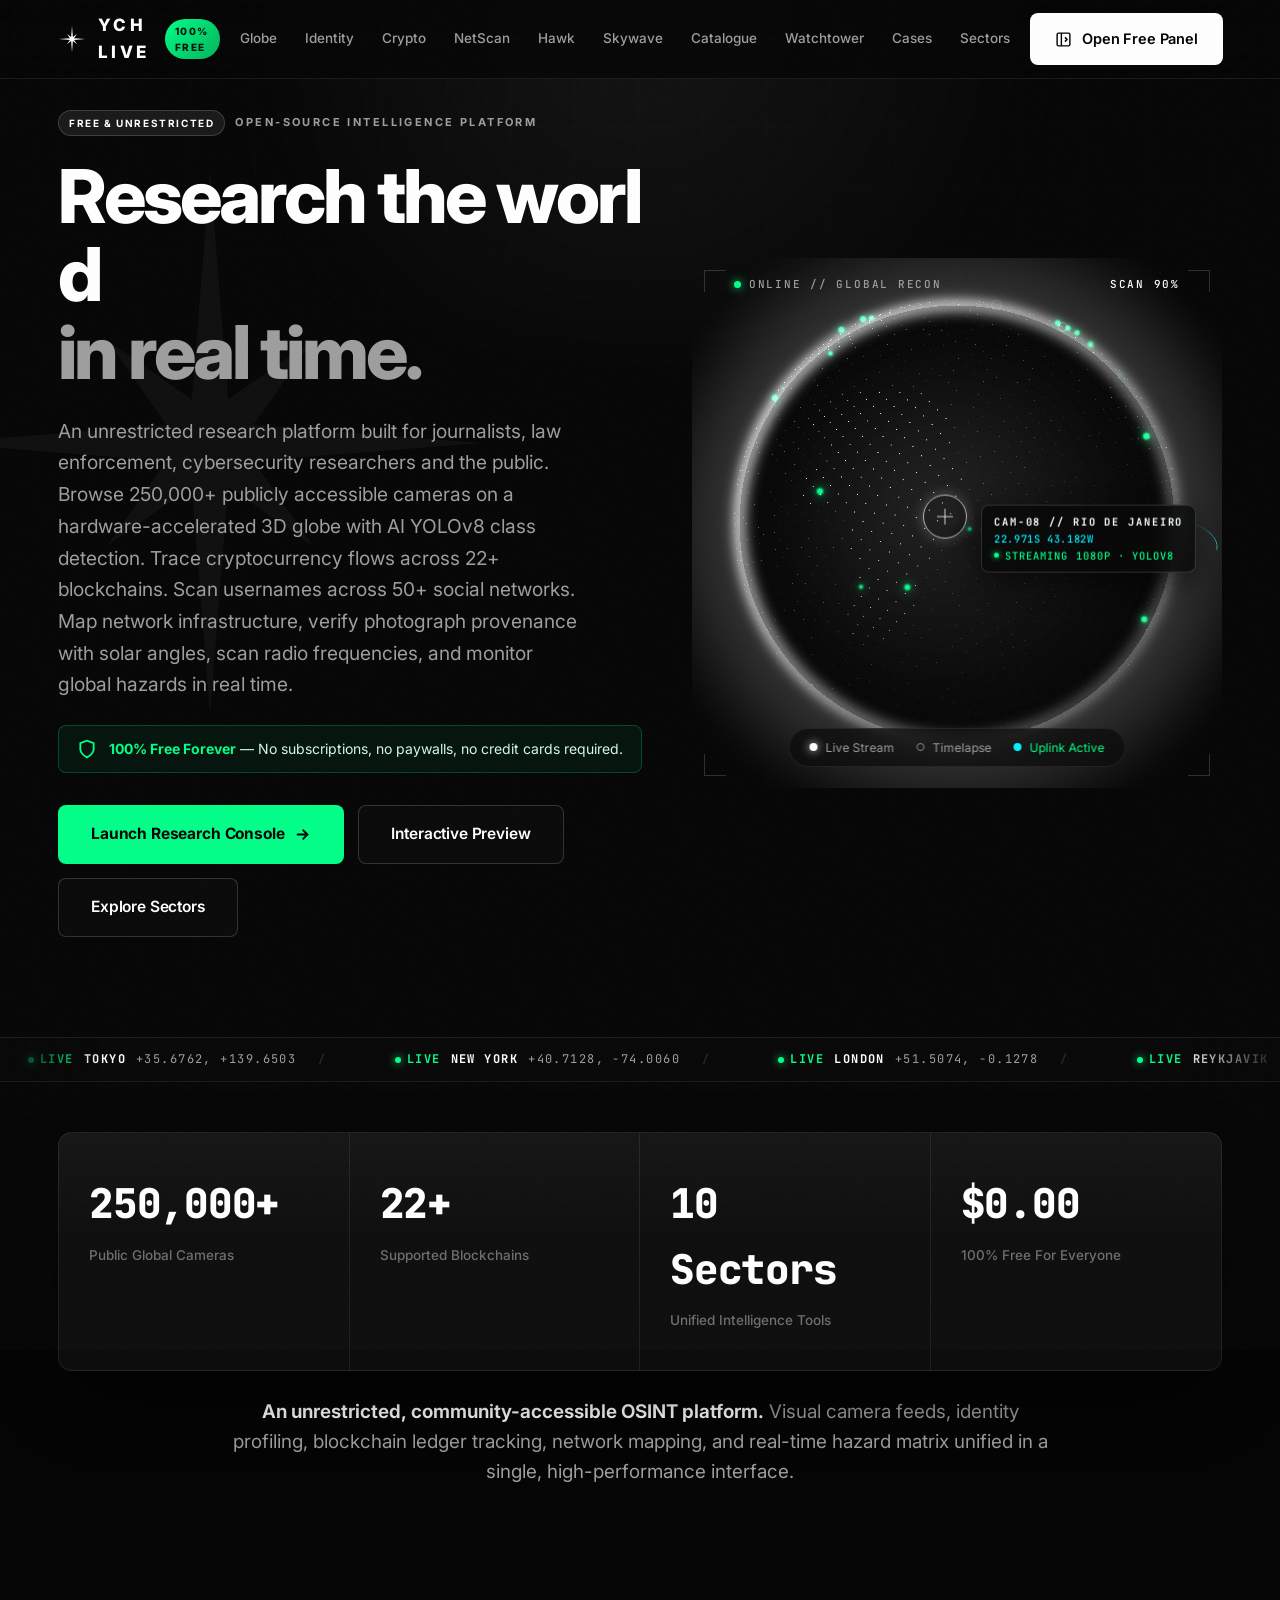
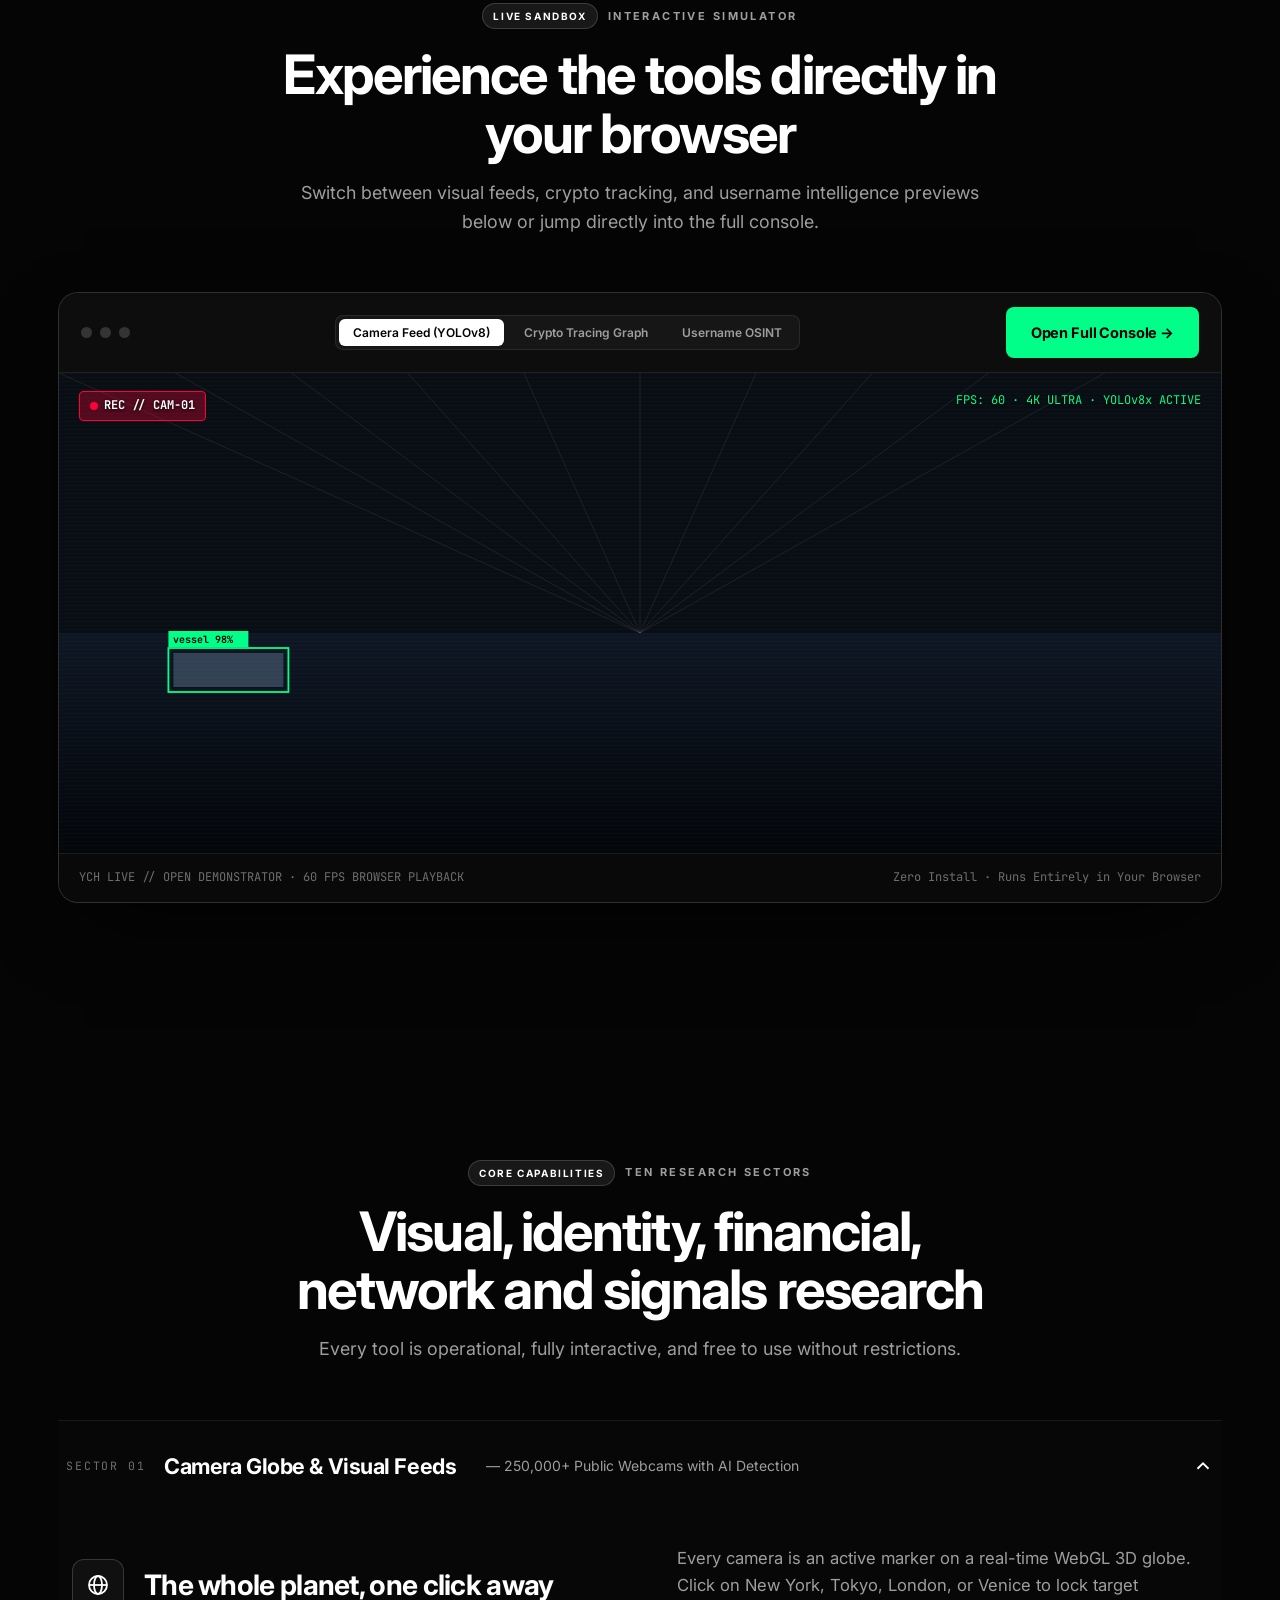
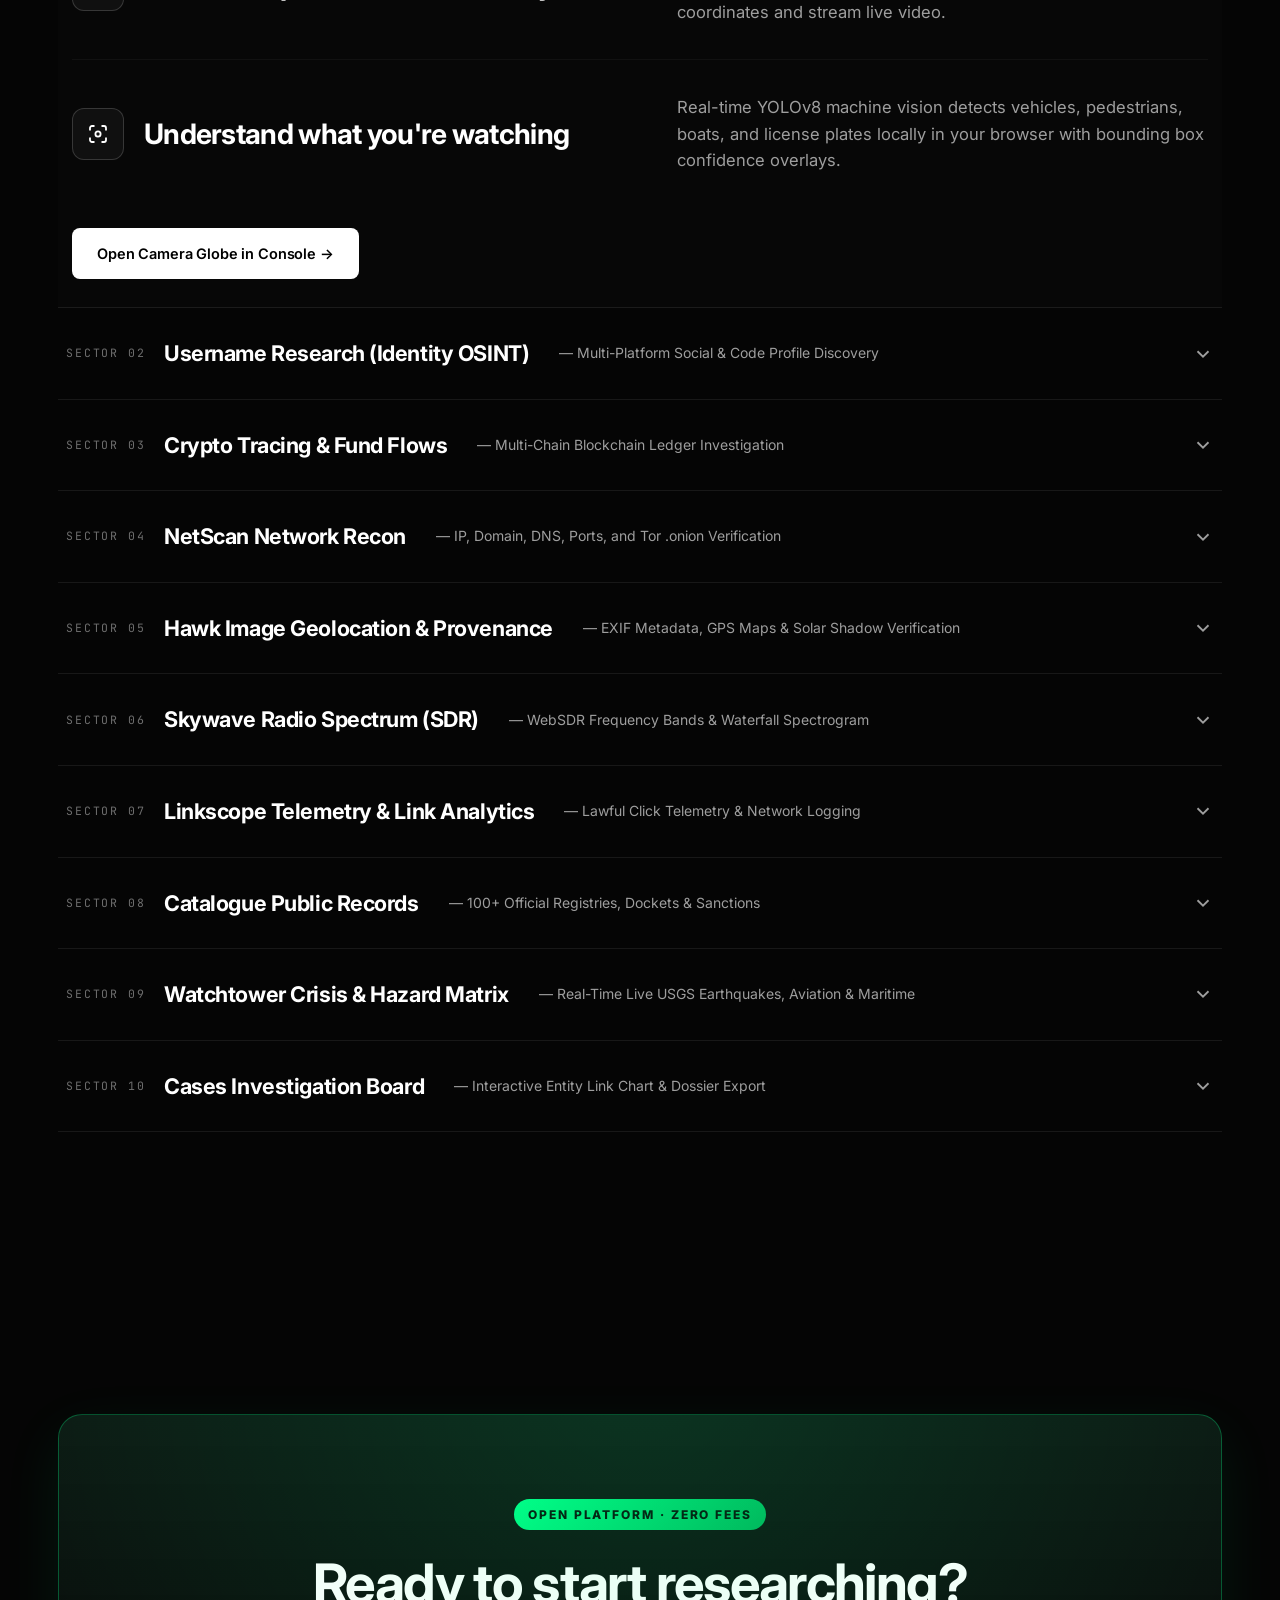
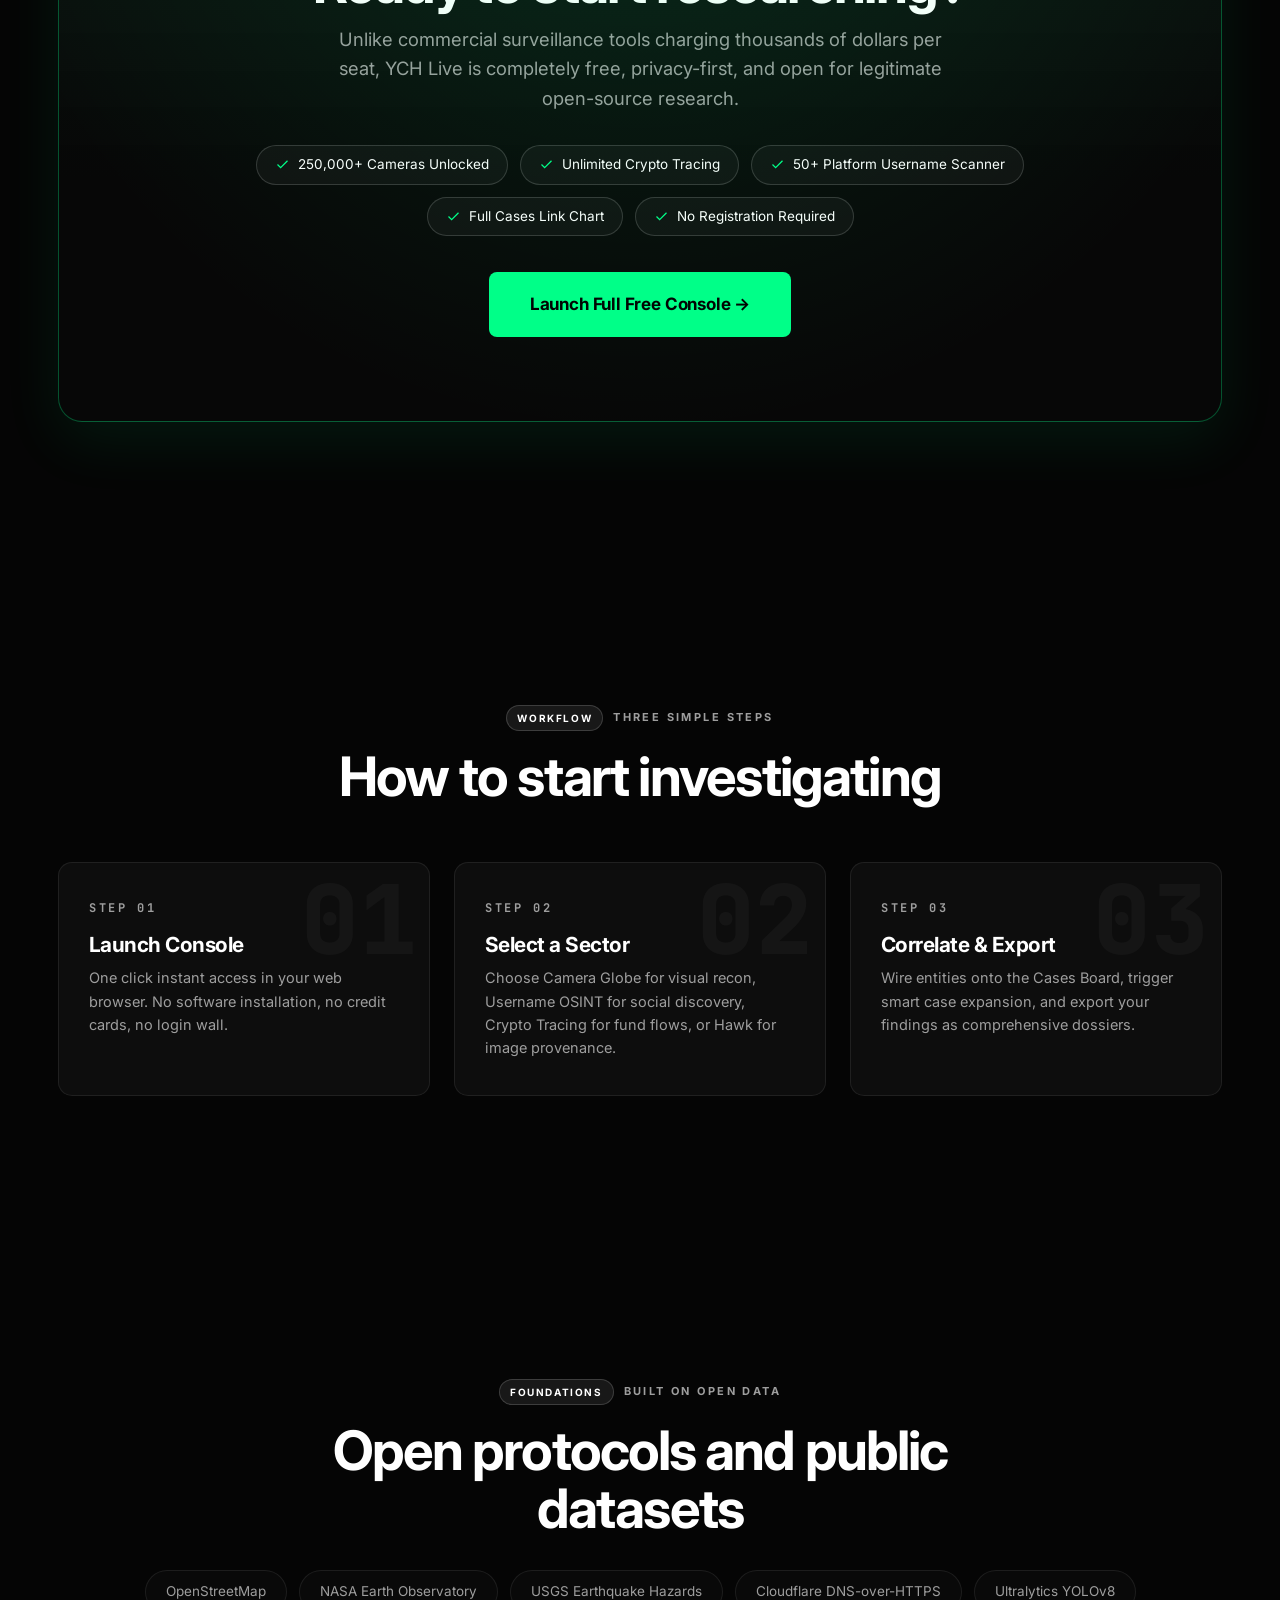
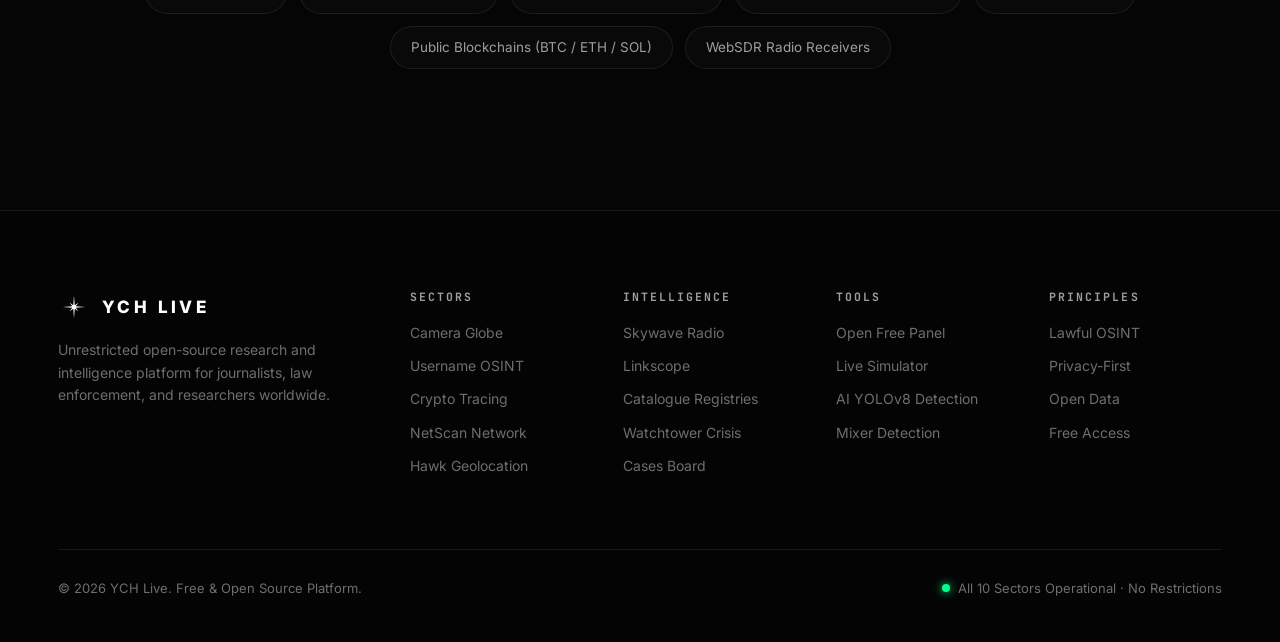
==== index.html @ 841172ff "initial commit" ====
<!DOCTYPE html>
<html lang="en">
<head>
  <meta charset="UTF-8" />
  <meta name="viewport" content="width=device-width, initial-scale=1.0" />
  <title>YCH Live - Free & Open Global Research Platform for Journalists, Analysts and the Public</title>
  <meta name="description" content="An open-source intelligence research platform. Ten sectors in one interface: 250,000+ publicly accessible cameras with AI detection, username OSINT, crypto tracing across 22+ blockchains, NetScan network mapper, Hawk image geolocation, Skywave radio spectrum, Linkscope, Catalogue public records, and Watchtower global situational awareness. 100% Free & Open." />
  <meta name="theme-color" content="#050505" />
  <meta name="color-scheme" content="dark" />
  <link rel="icon" href="data:image/svg+xml,%3Csvg xmlns='http://www.w3.org/2000/svg' viewBox='0 0 32 32'%3E%3Cpath d='M31,16 L18.4,17 L21.66,21.66 L17,18.4 L16,31 L15,18.4 L10.34,21.66 L13.6,17 L1,16 L13.6,15 L10.34,10.34 L15,13.6 L16,1 L17,13.6 L21.66,10.34 L18.4,15 Z' fill='%23ffffff'/%3E%3C/svg%3E" />
  
  <link rel="stylesheet" href="css/style.css" />
</head>
<body>
  <div class="bg-fx" aria-hidden="true"></div>
  <div class="ns-grain" aria-hidden="true"></div>
  <div class="ns-progress" aria-hidden="true"></div>

  <!-- NAVIGATION -->
  <header class="nav">
    <div class="container nav-inner">
      <a href="index.html" class="brand" aria-label="YCH Live Home">
        <span class="brand-mark">
          <svg viewBox="0 0 32 32" width="28" height="28" fill="#fff"><path d="M31,16 L18.4,17 L21.66,21.66 L17,18.4 L16,31 L15,18.4 L10.34,21.66 L13.6,17 L1,16 L13.6,15 L10.34,10.34 L15,13.6 L16,1 L17,13.6 L21.66,10.34 L18.4,15 Z"/></svg>
        </span>
        <span class="brand-word">YCH LIVE</span>
        <span class="free-tag">100% FREE</span>
      </a>

      <nav class="nav-links" aria-label="Primary Navigation">
        <a href="#globe">Globe</a>
        <a href="#username-search">Identity</a>
        <a href="#wallet-trace">Crypto</a>
        <a href="#netscan-target">NetScan</a>
        <a href="#hawk-verify">Hawk</a>
        <a href="#sky-freq">Skywave</a>
        <a href="#catalogue">Catalogue</a>
        <a href="#watchtower">Watchtower</a>
        <a href="#cases">Cases</a>
        <a href="#features">Sectors</a>
      </nav>

      <div class="nav-actions">
        <a href="panel.html" class="btn btn-primary">
          <svg viewBox="0 0 24 24" fill="none" stroke="currentColor" stroke-width="2"><rect x="3" y="3" width="18" height="18" rx="2"/><path d="M9 3v18"/><path d="M14 9l3 3-3 3"/></svg>
          Open Free Panel
        </a>
        <button class="nav-toggle" id="navToggle" aria-label="Open mobile menu" aria-expanded="false">
          <svg viewBox="0 0 24 24" fill="none" stroke="currentColor" stroke-width="2" stroke-linecap="round"><line x1="3" y1="6" x2="21" y2="6"/><line x1="3" y1="12" x2="21" y2="12"/><line x1="3" y1="18" x2="21" y2="18"/></svg>
        </button>
      </div>
    </div>

    <!-- Mobile Dropdown Menu -->
    <div class="mobile-menu" id="mobileMenu">
      <div class="container">
        <a href="#globe">Globe</a>
        <a href="#username-search">Identity OSINT</a>
        <a href="#wallet-trace">Crypto Tracing</a>
        <a href="#netscan-target">NetScan</a>
        <a href="#hawk-verify">Hawk Geolocation</a>
        <a href="#sky-freq">Skywave Radio</a>
        <a href="#catalogue">Catalogue</a>
        <a href="#watchtower">Watchtower</a>
        <a href="#cases">Cases Board</a>
        <a href="panel.html" class="btn btn-green btn-block" style="margin-top:16px;">Launch Free Research Console &rarr;</a>
      </div>
    </div>
  </header>

  <main id="top">
    <!-- HERO SECTION -->
    <section class="hero">
      <div class="hero-mark-bg" aria-hidden="true">
        <svg viewBox="0 0 32 32" width="100%" height="100%" fill="#fff"><path d="M31,16 L18.4,17 L21.66,21.66 L17,18.4 L16,31 L15,18.4 L10.34,21.66 L13.6,17 L1,16 L13.6,15 L10.34,10.34 L15,13.6 L16,1 L17,13.6 L21.66,10.34 L18.4,15 Z"/></svg>
      </div>

      <div class="container">
        <div class="hero-grid">
          <div class="hero-copy">
            <div class="eyebrow">
              <span class="eyebrow-badge">FREE & UNRESTRICTED</span>
              <span>Open-Source Intelligence Platform</span>
            </div>

            <h1>Research the world<span class="d">in real time.</span></h1>

            <p class="hero-sub">
              An unrestricted research platform built for journalists, law enforcement, cybersecurity researchers and the public. 
              Browse 250,000+ publicly accessible cameras on a hardware-accelerated 3D globe with AI YOLOv8 class detection. Trace cryptocurrency flows across 22+ blockchains. Scan usernames across 50+ social networks. Map network infrastructure, verify photograph provenance with solar angles, scan radio frequencies, and monitor global hazards in real time.
            </p>

            <div class="hero-free-callout">
              <svg width="20" height="20" viewBox="0 0 24 24" fill="none" stroke="#00ff88" stroke-width="2.2"><path d="M12 22s8-4 8-10V5l-8-3-8 3v7c0 6 8 10 8 10z"/></svg>
              <span><b>100% Free Forever</b> &mdash; No subscriptions, no paywalls, no credit cards required.</span>
            </div>

            <div class="hero-cta">
              <a href="panel.html" class="btn btn-green btn-lg">
                Launch Research Console
                <svg viewBox="0 0 24 24" fill="none" stroke="currentColor" stroke-width="2.5" stroke-linecap="round"><path d="M5 12h14"/><path d="M13 6l6 6-6 6"/></svg>
              </a>
              <a href="#preview" class="btn btn-ghost btn-lg">
                Interactive Preview
              </a>
              <a href="#features" class="btn btn-ghost btn-lg">
                Explore Sectors
              </a>
            </div>
          </div>

          <!-- 3D WebGL Globe Centerpiece -->
          <div class="hero-visual">
            <div class="ns-globe-wrap">
              <canvas id="northstar-globe" aria-label="Interactive 3D Earth Globe"></canvas>

              <div class="ns-hud" aria-hidden="true">
                <span class="ns-corner ns-c-tl"></span>
                <span class="ns-corner ns-c-tr"></span>
                <span class="ns-corner ns-c-bl"></span>
                <span class="ns-corner ns-c-br"></span>

                <div class="ns-hud-tl">
                  <span class="ns-live-dot"></span>
                  <span>ONLINE // GLOBAL RECON</span>
                </div>
                <div class="ns-hud-tr">SCAN&nbsp;<span data-ns-scan>94%</span></div>

                <div class="ns-reticle" data-ns-reticle>
                  <span class="ns-ret-ring"></span>
                </div>

                <div class="ns-readout" data-ns-readout>
                  <div class="ns-ro-id" data-ns-id>CAM-01 // NEW YORK</div>
                  <div class="ns-ro-co" data-ns-co>40.758N 73.985W</div>
                  <div class="ns-ro-st"><i></i>STREAMING 1080p &middot; YOLOv8</div>
                </div>
              </div>

              <div class="globe-legend">
                <span><span class="lg-dot lg-live"></span>Live Stream</span>
                <span><span class="lg-dot lg-lapse"></span>Timelapse</span>
                <span style="color:#00ff88;"><span class="lg-dot" style="background:#00f0ff;"></span>Uplink Active</span>
              </div>
            </div>
          </div>
        </div>
      </div>
    </section>

    <!-- LIVE TELEMETRY TICKER -->
    <div data-ns-ticker></div>

    <!-- STATS SUMMARY -->
    <section class="container" style="margin-top: 50px;">
      <div class="stats-card">
        <div class="stat">
          <div class="num">250,000+</div>
          <div class="lbl">Public Global Cameras</div>
        </div>
        <div class="stat">
          <div class="num">22+</div>
          <div class="lbl">Supported Blockchains</div>
        </div>
        <div class="stat">
          <div class="num">10 Sectors</div>
          <div class="lbl">Unified Intelligence Tools</div>
        </div>
        <div class="stat">
          <div class="num">$0.00</div>
          <div class="lbl">100% Free For Everyone</div>
        </div>
      </div>
      <p class="scale-claim">
        <b>An unrestricted, community-accessible OSINT platform.</b> Visual camera feeds, identity profiling, blockchain ledger tracking, network mapping, and real-time hazard matrix unified in a single, high-performance interface.
      </p>
    </section>

    <!-- INTERACTIVE DEMO SANDBOX PREVIEW -->
    <section class="preview-section" id="preview">
      <div class="container">
        <div class="section-head">
          <div class="eyebrow">
            <span class="eyebrow-badge">LIVE SANDBOX</span>
            <span>Interactive Simulator</span>
          </div>
          <h2>Experience the tools directly in your browser</h2>
          <p>Switch between visual feeds, crypto tracking, and username intelligence previews below or jump directly into the full console.</p>
        </div>

        <div class="preview-frame">
          <div class="preview-toolbar">
            <div class="preview-dots">
              <span></span><span></span><span></span>
            </div>
            <div class="preview-tabs">
              <button class="preview-tab-btn active" data-mode="camera">Camera Feed (YOLOv8)</button>
              <button class="preview-tab-btn" data-mode="crypto">Crypto Tracing Graph</button>
              <button class="preview-tab-btn" data-mode="osint">Username OSINT</button>
            </div>
            <div>
              <a href="panel.html" class="btn btn-green btn-sm">Open Full Console &rarr;</a>
            </div>
          </div>

          <div class="preview-screen" id="previewScreenView">
            <div class="cam-screen-view">
              <canvas id="landingPreviewCanvas" class="cam-feed-canvas"></canvas>
              <div class="cam-overlay-hud">
                <span class="cam-rec-badge">REC // CAM-01</span>
                <span style="color:#00ff88;font-family:var(--font-mono);">FPS: 60 &middot; 4K ULTRA &middot; YOLOv8x ACTIVE</span>
              </div>
            </div>
          </div>

          <div class="preview-caption">
            <span>YCH LIVE // OPEN DEMONSTRATOR &middot; 60 FPS BROWSER PLAYBACK</span>
            <span>Zero Install &middot; Runs Entirely in Your Browser</span>
          </div>
        </div>
      </div>
    </section>

    <!-- NINE CORE SECTORS + CASES -->
    <section class="pad" id="features">
      <div class="container">
        <div class="section-head">
          <div class="eyebrow">
            <span class="eyebrow-badge">CORE CAPABILITIES</span>
            <span>Ten Research Sectors</span>
          </div>
          <h2>Visual, identity, financial, network and signals research</h2>
          <p>Every tool is operational, fully interactive, and free to use without restrictions.</p>
        </div>

        <div class="feature-list">
          <!-- Sector 1 -->
          <details class="sector-block" id="globe" open>
            <summary>
              <span class="sector-count">SECTOR 01</span>
              <span class="sector-label">Camera Globe &amp; Visual Feeds</span>
              <span class="sector-tagline">&mdash; 250,000+ Public Webcams with AI Detection</span>
              <svg class="sector-chevron" viewBox="0 0 24 24" fill="none" stroke="currentColor" stroke-width="2"><polyline points="6 9 12 15 18 9"/></svg>
            </summary>
            <div class="sector-body">
              <div class="frow">
                <div class="frow-head">
                  <div class="icon-chip"><svg viewBox="0 0 24 24" fill="none" stroke="currentColor" stroke-width="1.8"><circle cx="12" cy="12" r="9"/><ellipse cx="12" cy="12" rx="4" ry="9"/><line x1="3" y1="12" x2="21" y2="12"/></svg></div>
                  <h3>The whole planet, one click away</h3>
                </div>
                <p>Every camera is an active marker on a real-time WebGL 3D globe. Click on New York, Tokyo, London, or Venice to lock target coordinates and stream live video.</p>
              </div>
              <div class="frow">
                <div class="frow-head">
                  <div class="icon-chip"><svg viewBox="0 0 24 24" fill="none" stroke="currentColor" stroke-width="1.8"><path d="M4 8.5 V6 a2 2 0 0 1 2-2 h2.5"/><path d="M15.5 4 H18 a2 2 0 0 1 2 2 v2.5"/><path d="M20 15.5 V18 a2 2 0 0 1-2 2 h-2.5"/><path d="M8.5 20 H6 a2 2 0 0 1-2-2 v-2.5"/><circle cx="12" cy="12" r="2.6"/></svg></div>
                  <h3>Understand what you're watching</h3>
                </div>
                <p>Real-time YOLOv8 machine vision detects vehicles, pedestrians, boats, and license plates locally in your browser with bounding box confidence overlays.</p>
              </div>
              <div style="margin-top:20px;">
                <a href="panel.html#sector-globe" class="btn btn-primary">Open Camera Globe in Console &rarr;</a>
              </div>
            </div>
          </details>

          <!-- Sector 2 -->
          <details class="sector-block" id="username-search">
            <summary>
              <span class="sector-count">SECTOR 02</span>
              <span class="sector-label">Username Research (Identity OSINT)</span>
              <span class="sector-tagline">&mdash; Multi-Platform Social &amp; Code Profile Discovery</span>
              <svg class="sector-chevron" viewBox="0 0 24 24" fill="none" stroke="currentColor" stroke-width="2"><polyline points="6 9 12 15 18 9"/></svg>
            </summary>
            <div class="sector-body">
              <div class="frow">
                <div class="frow-head">
                  <div class="icon-chip"><svg viewBox="0 0 24 24" fill="none" stroke="currentColor" stroke-width="1.8"><circle cx="11" cy="7" r="3"/><path d="M7 11c-1-1.5-2-3.5-2-5 0-3.3 2.7-6 6-6s6 2.7 6 6c0 1.5-1 3.5-2 5"/><path d="M7 20h10c1.1 0 2-.9 2-2v-3c0-2.2-2.2-4-5-4h-4c-2.8 0-5 1.8-5 4v3c0 1.1.9 2 2 2z"/></svg></div>
                  <h3>Cross-examine any handle across 50+ networks</h3>
                </div>
                <p>Input a handle and YCH Live queries GitHub, Reddit, Twitter/X, Telegram, YouTube, Steam, and Wikipedia simultaneously, providing direct profile links and status verification.</p>
              </div>
              <div style="margin-top:20px;">
                <a href="panel.html#sector-username" class="btn btn-primary">Launch Username OSINT Tool &rarr;</a>
              </div>
            </div>
          </details>

          <!-- Sector 3 -->
          <details class="sector-block" id="wallet-trace">
            <summary>
              <span class="sector-count">SECTOR 03</span>
              <span class="sector-label">Crypto Tracing &amp; Fund Flows</span>
              <span class="sector-tagline">&mdash; Multi-Chain Blockchain Ledger Investigation</span>
              <svg class="sector-chevron" viewBox="0 0 24 24" fill="none" stroke="currentColor" stroke-width="2"><polyline points="6 9 12 15 18 9"/></svg>
            </summary>
            <div class="sector-body">
              <div class="frow">
                <div class="frow-head">
                  <div class="icon-chip"><svg viewBox="0 0 24 24" fill="none" stroke="currentColor" stroke-width="1.8"><rect x="2" y="6" width="20" height="13" rx="2"/><path d="M2 10h20"/><circle cx="17.5" cy="14.5" r="1.5"/></svg></div>
                  <h3>Follow the money hop-by-hop on an interactive canvas</h3>
                </div>
                <p>Map transactions across Bitcoin, Ethereum, Solana, and EVM chains. Flag known exchange off-ramps (Binance, Coinbase) and mixer contracts (Tornado Cash).</p>
              </div>
              <div style="margin-top:20px;">
                <a href="panel.html#sector-crypto" class="btn btn-primary">Launch Crypto Tracing Canvas &rarr;</a>
              </div>
            </div>
          </details>

          <!-- Sector 4 -->
          <details class="sector-block" id="netscan-target">
            <summary>
              <span class="sector-count">SECTOR 04</span>
              <span class="sector-label">NetScan Network Recon</span>
              <span class="sector-tagline">&mdash; IP, Domain, DNS, Ports, and Tor .onion Verification</span>
              <svg class="sector-chevron" viewBox="0 0 24 24" fill="none" stroke="currentColor" stroke-width="2"><polyline points="6 9 12 15 18 9"/></svg>
            </summary>
            <div class="sector-body">
              <div class="frow">
                <div class="frow-head">
                  <div class="icon-chip"><svg viewBox="0 0 24 24" fill="none" stroke="currentColor" stroke-width="1.8"><circle cx="12" cy="12" r="9"/><circle cx="12" cy="5.5" r="2"/></svg></div>
                  <h3>Know who owns and operates a server instantly</h3>
                </div>
                <p>Resolve DNS-over-HTTPS records (A, AAAA, MX, TXT, NS), inspect ASN registry owners, review exposed ports (80, 443, 22), TLS certificate issuers, and test cryptographic Tor .onion v3 addresses.</p>
              </div>
              <div style="margin-top:20px;">
                <a href="panel.html#sector-netscan" class="btn btn-primary">Open NetScan in Console &rarr;</a>
              </div>
            </div>
          </details>

          <!-- Sector 5 -->
          <details class="sector-block" id="hawk-verify">
            <summary>
              <span class="sector-count">SECTOR 05</span>
              <span class="sector-label">Hawk Image Geolocation &amp; Provenance</span>
              <span class="sector-tagline">&mdash; EXIF Metadata, GPS Maps &amp; Solar Shadow Verification</span>
              <svg class="sector-chevron" viewBox="0 0 24 24" fill="none" stroke="currentColor" stroke-width="2"><polyline points="6 9 12 15 18 9"/></svg>
            </summary>
            <div class="sector-body">
              <div class="frow">
                <div class="frow-head">
                  <div class="icon-chip"><svg viewBox="0 0 24 24" fill="none" stroke="currentColor" stroke-width="1.8"><path d="M2 8.5c3.2-1.1 6-0.6 8.2 1.4"/><path d="M22 8.5c-3.2-1.1-6-0.6-8.2 1.4"/><circle cx="12" cy="12" r="3"/></svg></div>
                  <h3>Prove where and when a photograph was taken</h3>
                </div>
                <p>Upload an image to extract embedded EXIF coordinates, camera gear details, exposure timestamps, and calculate solar azimuth and elevation to verify true shadow angles.</p>
              </div>
              <div style="margin-top:20px;">
                <a href="panel.html#sector-hawk" class="btn btn-primary">Launch Hawk Geolocation &rarr;</a>
              </div>
            </div>
          </details>

          <!-- Sector 6 -->
          <details class="sector-block" id="sky-freq">
            <summary>
              <span class="sector-count">SECTOR 06</span>
              <span class="sector-label">Skywave Radio Spectrum (SDR)</span>
              <span class="sector-tagline">&mdash; WebSDR Frequency Bands &amp; Waterfall Spectrogram</span>
              <svg class="sector-chevron" viewBox="0 0 24 24" fill="none" stroke="currentColor" stroke-width="2"><polyline points="6 9 12 15 18 9"/></svg>
            </summary>
            <div class="sector-body">
              <div class="frow">
                <div class="frow-head">
                  <div class="icon-chip"><svg viewBox="0 0 24 24" fill="none" stroke="currentColor" stroke-width="1.8"><path d="M3 12h3l3-7 4 14 3-7h5"/></svg></div>
                  <h3>Tune into the global radio spectrum in real time</h3>
                </div>
                <p>Tune through VHF Aviation, Coastal Maritime Distress (156.800 MHz), Shortwave HF broadcasters, and amateur radio with live Web Audio synthesizer emulation and waterfall spectrogram.</p>
              </div>
              <div style="margin-top:20px;">
                <a href="panel.html#sector-skywave" class="btn btn-primary">Open Skywave Radio Tuner &rarr;</a>
              </div>
            </div>
          </details>

          <!-- Sector 7 -->
          <details class="sector-block" id="linkscope">
            <summary>
              <span class="sector-count">SECTOR 07</span>
              <span class="sector-label">Linkscope Telemetry &amp; Link Analytics</span>
              <span class="sector-tagline">&mdash; Lawful Click Telemetry &amp; Network Logging</span>
              <svg class="sector-chevron" viewBox="0 0 24 24" fill="none" stroke="currentColor" stroke-width="2"><polyline points="6 9 12 15 18 9"/></svg>
            </summary>
            <div class="sector-body">
              <div class="frow">
                <div class="frow-head">
                  <div class="icon-chip"><svg viewBox="0 0 24 24" fill="none" stroke="currentColor" stroke-width="1.8"><path d="M10 13a5 5 0 0 0 7.1 0l2.1-2.1a5 5 0 0 0-7.1-7.1L10.9 5"/><path d="M14 11a5 5 0 0 0-7.1 0l-2.1 2.1a5 5 0 0 0 7.1 7.1l1.2-1.2"/></svg></div>
                  <h3>Generate tracking links for authorized research</h3>
                </div>
                <p>Create decoy research URLs and inspect real-time visit telemetry: IP lookup, ISP, device type, operating system, screen dimensions, and referral source.</p>
              </div>
              <div style="margin-top:20px;">
                <a href="panel.html#sector-linkscope" class="btn btn-primary">Open Linkscope Tool &rarr;</a>
              </div>
            </div>
          </details>

          <!-- Sector 8 -->
          <details class="sector-block" id="catalogue">
            <summary>
              <span class="sector-count">SECTOR 08</span>
              <span class="sector-label">Catalogue Public Records</span>
              <span class="sector-tagline">&mdash; 100+ Official Registries, Dockets &amp; Sanctions</span>
              <svg class="sector-chevron" viewBox="0 0 24 24" fill="none" stroke="currentColor" stroke-width="2"><polyline points="6 9 12 15 18 9"/></svg>
            </summary>
            <div class="sector-body">
              <div class="frow">
                <div class="frow-head">
                  <div class="icon-chip"><svg viewBox="0 0 24 24" fill="none" stroke="currentColor" stroke-width="1.8"><rect x="3" y="4" width="18" height="5" rx="1"/><rect x="3" y="11" width="18" height="9" rx="1"/><line x1="9" y1="15" x2="15" y2="15"/></svg></div>
                  <h3>One search across 100+ official registries</h3>
                </div>
                <p>Cross-reference SEC EDGAR, UK Companies House, OpenCorporates, OFAC Sanctions, and court dockets with direct provenance verification.</p>
              </div>
              <div style="margin-top:20px;">
                <a href="panel.html#sector-catalogue" class="btn btn-primary">Open Catalogue Search &rarr;</a>
              </div>
            </div>
          </details>

          <!-- Sector 9 -->
          <details class="sector-block" id="watchtower">
            <summary>
              <span class="sector-count">SECTOR 09</span>
              <span class="sector-label">Watchtower Crisis &amp; Hazard Matrix</span>
              <span class="sector-tagline">&mdash; Real-Time Live USGS Earthquakes, Aviation &amp; Maritime</span>
              <svg class="sector-chevron" viewBox="0 0 24 24" fill="none" stroke="currentColor" stroke-width="2"><polyline points="6 9 12 15 18 9"/></svg>
            </summary>
            <div class="sector-body">
              <div class="frow">
                <div class="frow-head">
                  <div class="icon-chip"><svg viewBox="0 0 24 24" fill="none" stroke="currentColor" stroke-width="1.8"><circle cx="12" cy="12" r="9"/><ellipse cx="12" cy="12" rx="4" ry="9"/><line x1="3" y1="12" x2="21" y2="12"/></svg></div>
                  <h3>Live global situational awareness</h3>
                </div>
                <p>Pulls live data directly from official feeds: earthquakes via USGS GeoJSON, flight corridors via ADS-B networks, and maritime chokepoints.</p>
              </div>
              <div style="margin-top:20px;">
                <a href="panel.html#sector-watchtower" class="btn btn-primary">Open Watchtower Feed &rarr;</a>
              </div>
            </div>
          </details>

          <!-- Sector 10 -->
          <details class="sector-block" id="cases">
            <summary>
              <span class="sector-count">SECTOR 10</span>
              <span class="sector-label">Cases Investigation Board</span>
              <span class="sector-tagline">&mdash; Interactive Entity Link Chart &amp; Dossier Export</span>
              <svg class="sector-chevron" viewBox="0 0 24 24" fill="none" stroke="currentColor" stroke-width="2"><polyline points="6 9 12 15 18 9"/></svg>
            </summary>
            <div class="sector-body">
              <div class="frow">
                <div class="frow-head">
                  <div class="icon-chip"><svg viewBox="0 0 24 24" fill="none" stroke="currentColor" stroke-width="1.8"><circle cx="6" cy="7" r="2.4"/><circle cx="18" cy="6" r="2.4"/><circle cx="12" cy="17" r="2.4"/><line x1="8" y1="8.4" x2="10.4" y2="15"/><line x1="16.2" y1="7.8" x2="13.6" y2="15.2"/></svg></div>
                  <h3>Every lead wired together on an interactive link chart</h3>
                </div>
                <p>Connect persons, phone numbers, crypto wallets, and vehicles with relationship arrows. Run "Smart Case Expansion" and export complete investigation dossiers.</p>
              </div>
              <div style="margin-top:20px;">
                <a href="panel.html#sector-cases" class="btn btn-primary">Open Cases Board &rarr;</a>
              </div>
            </div>
          </details>
        </div>
      </div>
    </section>

    <!-- FREE ANNOUNCEMENT CTA -->
    <section class="pad" id="free-access">
      <div class="container">
        <div class="free-announcement-card">
          <span class="free-tag" style="font-size:12px;padding:6px 14px;margin-bottom:12px;">OPEN PLATFORM &middot; ZERO FEES</span>
          <h2>Ready to start researching?</h2>
          <p>Unlike commercial surveillance tools charging thousands of dollars per seat, YCH Live is completely free, privacy-first, and open for legitimate open-source research.</p>

          <div class="free-features-pills">
            <span class="free-pill"><svg viewBox="0 0 24 24" fill="none" stroke="currentColor" stroke-width="2"><polyline points="20 6 9 17 4 12"/></svg> 250,000+ Cameras Unlocked</span>
            <span class="free-pill"><svg viewBox="0 0 24 24" fill="none" stroke="currentColor" stroke-width="2"><polyline points="20 6 9 17 4 12"/></svg> Unlimited Crypto Tracing</span>
            <span class="free-pill"><svg viewBox="0 0 24 24" fill="none" stroke="currentColor" stroke-width="2"><polyline points="20 6 9 17 4 12"/></svg> 50+ Platform Username Scanner</span>
            <span class="free-pill"><svg viewBox="0 0 24 24" fill="none" stroke="currentColor" stroke-width="2"><polyline points="20 6 9 17 4 12"/></svg> Full Cases Link Chart</span>
            <span class="free-pill"><svg viewBox="0 0 24 24" fill="none" stroke="currentColor" stroke-width="2"><polyline points="20 6 9 17 4 12"/></svg> No Registration Required</span>
          </div>

          <div>
            <a href="panel.html" class="btn btn-green btn-lg" style="font-size:17px;padding:18px 40px;">
              Launch Full Free Console &rarr;
            </a>
          </div>
        </div>
      </div>
    </section>

    <!-- HOW IT WORKS -->
    <section class="pad" id="how">
      <div class="container">
        <div class="section-head">
          <div class="eyebrow">
            <span class="eyebrow-badge">WORKFLOW</span>
            <span>Three Simple Steps</span>
          </div>
          <h2>How to start investigating</h2>
        </div>
        <div class="steps">
          <div class="step">
            <span class="ghost">01</span>
            <div class="no">STEP 01</div>
            <h3>Launch Console</h3>
            <p>One click instant access in your web browser. No software installation, no credit cards, no login wall.</p>
          </div>
          <div class="step">
            <span class="ghost">02</span>
            <div class="no">STEP 02</div>
            <h3>Select a Sector</h3>
            <p>Choose Camera Globe for visual recon, Username OSINT for social discovery, Crypto Tracing for fund flows, or Hawk for image provenance.</p>
          </div>
          <div class="step">
            <span class="ghost">03</span>
            <div class="no">STEP 03</div>
            <h3>Correlate &amp; Export</h3>
            <p>Wire entities onto the Cases Board, trigger smart case expansion, and export your findings as comprehensive dossiers.</p>
          </div>
        </div>
      </div>
    </section>

    <!-- TRUSTED OPEN DATA SOURCES -->
    <section class="pad sources">
      <div class="container">
        <div class="section-head" style="margin-bottom:0;">
          <div class="eyebrow">
            <span class="eyebrow-badge">FOUNDATIONS</span>
            <span>Built on Open Data</span>
          </div>
          <h2>Open protocols and public datasets</h2>
        </div>
        <div class="badges">
          <span class="badge">OpenStreetMap</span>
          <span class="badge">NASA Earth Observatory</span>
          <span class="badge">USGS Earthquake Hazards</span>
          <span class="badge">Cloudflare DNS-over-HTTPS</span>
          <span class="badge">Ultralytics YOLOv8</span>
          <span class="badge">Public Blockchains (BTC / ETH / SOL)</span>
          <span class="badge">WebSDR Radio Receivers</span>
        </div>
      </div>
    </section>
  </main>

  <!-- FOOTER -->
  <footer class="footer">
    <div class="container">
      <div class="foot-grid">
        <div class="foot-brand">
          <div class="brand">
            <span class="brand-mark">
              <svg viewBox="0 0 32 32" width="24" height="24" fill="#fff"><path d="M31,16 L18.4,17 L21.66,21.66 L17,18.4 L16,31 L15,18.4 L10.34,21.66 L13.6,17 L1,16 L13.6,15 L10.34,10.34 L15,13.6 L16,1 L17,13.6 L21.66,10.34 L18.4,15 Z"/></svg>
            </span>
            <span class="brand-word">YCH LIVE</span>
          </div>
          <p>Unrestricted open-source research and intelligence platform for journalists, law enforcement, and researchers worldwide.</p>
        </div>
        <div class="foot-col">
          <h4>Sectors</h4>
          <a href="panel.html#sector-globe">Camera Globe</a>
          <a href="panel.html#sector-username">Username OSINT</a>
          <a href="panel.html#sector-crypto">Crypto Tracing</a>
          <a href="panel.html#sector-netscan">NetScan Network</a>
          <a href="panel.html#sector-hawk">Hawk Geolocation</a>
        </div>
        <div class="foot-col">
          <h4>Intelligence</h4>
          <a href="panel.html#sector-skywave">Skywave Radio</a>
          <a href="panel.html#sector-linkscope">Linkscope</a>
          <a href="panel.html#sector-catalogue">Catalogue Registries</a>
          <a href="panel.html#sector-watchtower">Watchtower Crisis</a>
          <a href="panel.html#sector-cases">Cases Board</a>
        </div>
        <div class="foot-col">
          <h4>Tools</h4>
          <a href="panel.html">Open Free Panel</a>
          <a href="#preview">Live Simulator</a>
          <a href="#globe">AI YOLOv8 Detection</a>
          <a href="#wallet-trace">Mixer Detection</a>
        </div>
        <div class="foot-col">
          <h4>Principles</h4>
          <a href="#">Lawful OSINT</a>
          <a href="#">Privacy-First</a>
          <a href="#">Open Data</a>
          <a href="#">Free Access</a>
        </div>
      </div>

      <div class="foot-bottom">
        <span>&copy; 2026 YCH Live. Free &amp; Open Source Platform.</span>
        <span class="status"><span class="live-dot"></span> All 10 Sectors Operational &middot; No Restrictions</span>
      </div>
    </div>
  </footer>

  <script src="js/globe.js"></script>
  <script src="js/landing.js"></script>
  <script>
    // Boot landing page globe centerpiece
    document.addEventListener("DOMContentLoaded", function () {
      var canvas = document.getElementById("northstar-globe");
      if (canvas && window.NorthStarGlobe) {
        NorthStarGlobe.create(canvas, {
          onSelectCamera: function (cam) {
            window.location.href = "panel.html#sector-globe";
          }
        });
      }
    });
  </script>
</body>
</html>
---- css/style.css ----
@import url('https://fonts.googleapis.com/css2?family=Inter:wght@300;400;500;600;700;800&family=JetBrains+Mono:wght@400;500;700&display=swap');

/* ==========================================================================
   YCH Live / NorthStar Open Design System - Monochrome Cyber-Intelligence
   ========================================================================== */
:root {
  color-scheme: dark;
  --bg: #050505;
  --bg-1: #0a0a0a;
  --panel: #0d0d0d;
  --panel-2: #141414;
  --panel-border: rgba(255, 255, 255, 0.08);
  --panel-border-hover: rgba(255, 255, 255, 0.22);
  --line: rgba(255, 255, 255, 0.08);
  --line-2: rgba(255, 255, 255, 0.16);
  --text: #ffffff;
  --text-2: #9e9e9e;
  --muted: #6e6e6e;
  --accent: #ffffff;
  --accent-glow: rgba(255, 255, 255, 0.25);
  --green: #00ff88;
  --green-glow: rgba(0, 255, 136, 0.35);
  --cyan: #00f0ff;
  --gold: #d4af37;
  --radius: 14px;
  --radius-sm: 8px;
  --container: 1220px;
  --ease: cubic-bezier(0.22, 1, 0.36, 1);
  --shadow: 0 30px 80px -25px rgba(0, 0, 0, 0.9);
  --font-mono: 'JetBrains Mono', monospace;
}

* {
  box-sizing: border-box;
  margin: 0;
  padding: 0;
}

html {
  scroll-behavior: smooth;
  scrollbar-width: thin;
  scrollbar-color: rgba(255, 255, 255, 0.18) #050505;
}

::-webkit-scrollbar {
  width: 10px;
  height: 10px;
}
::-webkit-scrollbar-track {
  background: #050505;
}
::-webkit-scrollbar-thumb {
  background: rgba(255, 255, 255, 0.14);
  border-radius: 8px;
  border: 2px solid #050505;
}
::-webkit-scrollbar-thumb:hover {
  background: rgba(255, 255, 255, 0.3);
}

body {
  font-family: 'Inter', system-ui, -apple-system, BlinkMacSystemFont, 'Segoe UI', Roboto, sans-serif;
  background: var(--bg);
  color: var(--text);
  line-height: 1.6;
  -webkit-font-smoothing: antialiased;
  text-rendering: optimizeLegibility;
  overflow-x: hidden;
}

a {
  color: inherit;
  text-decoration: none;
}

button {
  font-family: inherit;
  cursor: pointer;
  background: none;
  border: none;
}

::selection {
  background: rgba(255, 255, 255, 0.9);
  color: #000;
}

/* Background Atmosphere */
.bg-fx {
  position: fixed;
  inset: 0;
  z-index: -1;
  pointer-events: none;
  overflow: hidden;
  background: var(--bg);
}

.bg-fx::before {
  content: "";
  position: absolute;
  inset: -2px;
  background-image: 
    linear-gradient(rgba(255, 255, 255, 0.02) 1px, transparent 1px),
    linear-gradient(90deg, rgba(255, 255, 255, 0.02) 1px, transparent 1px);
  background-size: 64px 64px;
  mask-image: radial-gradient(120% 80% at 50% 0%, #000 0%, transparent 70%);
  -webkit-mask-image: radial-gradient(120% 80% at 50% 0%, #000 0%, transparent 70%);
}

.bg-fx::after {
  content: "";
  position: absolute;
  width: 1000px;
  height: 650px;
  top: -300px;
  left: 50%;
  transform: translateX(-50%);
  background: radial-gradient(circle, rgba(255, 255, 255, 0.06), transparent 70%);
  filter: blur(40px);
}

/* Cinematic Film Grain Overlay */
.ns-grain {
  position: fixed;
  top: -50%;
  left: -50%;
  width: 200%;
  height: 200%;
  z-index: 999;
  pointer-events: none;
  opacity: 0.038;
  background-image: url("data:image/svg+xml,%3Csvg xmlns='http://www.w3.org/2000/svg' width='160' height='160'%3E%3Cfilter id='n'%3E%3CfeTurbulence type='fractalNoise' baseFrequency='0.85' numOctaves='2' stitchTiles='stitch'/%3E%3C/filter%3E%3Crect width='100%25' height='100%25' filter='url(%23n)'/%3E%3C/svg%3E");
  animation: grain 0.5s steps(5) infinite;
}

@keyframes grain {
  0% { transform: translate(0, 0); }
  20% { transform: translate(-4%, 3%); }
  40% { transform: translate(3%, -4%); }
  60% { transform: translate(-3%, -4%); }
  80% { transform: translate(4%, 2%); }
  100% { transform: translate(0, 0); }
}

/* Scroll progress bar */
.ns-progress {
  position: fixed;
  top: 0;
  left: 0;
  height: 2px;
  width: 100%;
  background: #fff;
  transform: scaleX(0);
  transform-origin: 0 50%;
  z-index: 9999;
  box-shadow: 0 0 10px rgba(255, 255, 255, 0.6);
  pointer-events: none;
  transition: transform 0.08s linear;
}

/* Cursor Glow */
.ns-cursor-glow {
  position: fixed;
  top: 0;
  left: 0;
  width: 500px;
  height: 500px;
  margin: -250px 0 0 -250px;
  pointer-events: none;
  z-index: 9998;
  border-radius: 50%;
  opacity: 0;
  transition: opacity 0.4s ease;
  mix-blend-mode: screen;
  background: radial-gradient(circle, rgba(255, 255, 255, 0.08) 0%, rgba(255, 255, 255, 0.03) 30%, rgba(255, 255, 255, 0) 65%);
}
.ns-cursor-glow.ns-on {
  opacity: 1;
}

/* Containers & Typography */
.container {
  max-width: var(--container);
  margin: 0 auto;
  padding: 0 28px;
  width: 100%;
}

.eyebrow {
  display: inline-flex;
  align-items: center;
  gap: 10px;
  font-size: 11px;
  font-weight: 700;
  letter-spacing: 0.22em;
  text-transform: uppercase;
  color: var(--text-2);
}

.eyebrow-badge {
  background: rgba(255, 255, 255, 0.08);
  border: 1px solid var(--line-2);
  padding: 4px 10px;
  border-radius: 999px;
  color: #fff;
  font-size: 10px;
  letter-spacing: 0.16em;
}

.free-tag {
  background: linear-gradient(135deg, #00ff88, #00b359);
  color: #03140a;
  font-weight: 800;
  font-size: 10px;
  letter-spacing: 0.16em;
  padding: 4px 10px;
  border-radius: 999px;
  text-transform: uppercase;
  display: inline-flex;
  align-items: center;
  gap: 5px;
}

.mark-icon {
  display: inline-flex;
  align-items: center;
  justify-content: center;
}

h1, h2, h3, h4 {
  font-weight: 700;
  letter-spacing: -0.025em;
  line-height: 1.08;
}

.section-head {
  max-width: 720px;
  margin: 0 auto 56px;
  text-align: center;
}
.section-head h2 {
  font-size: clamp(2.2rem, 4.4vw, 3.4rem);
  letter-spacing: -0.035em;
}
.section-head p {
  color: var(--text-2);
  font-size: 1.12rem;
  margin-top: 16px;
}
.section-head .eyebrow {
  justify-content: center;
  margin-bottom: 16px;
}

section {
  position: relative;
}
.pad {
  padding: clamp(80px, 11vw, 150px) 0;
}

/* Buttons */
.btn {
  display: inline-flex;
  align-items: center;
  justify-content: center;
  gap: 10px;
  padding: 13px 24px;
  border-radius: var(--radius-sm);
  font-size: 14.5px;
  font-weight: 600;
  letter-spacing: -0.01em;
  border: 1px solid transparent;
  white-space: nowrap;
  transition: transform 0.2s var(--ease), background 0.2s, border-color 0.2s, opacity 0.2s, box-shadow 0.25s;
}
.btn svg {
  width: 17px;
  height: 17px;
  flex-shrink: 0;
}
.btn-primary {
  background: #ffffff;
  color: #000000;
}
.btn-primary:hover {
  transform: translateY(-2px);
  box-shadow: 0 10px 30px -10px rgba(255, 255, 255, 0.45);
}
.btn-ghost {
  background: rgba(255, 255, 255, 0.02);
  color: var(--text);
  border-color: var(--line-2);
}
.btn-ghost:hover {
  transform: translateY(-2px);
  border-color: rgba(255, 255, 255, 0.4);
  background: rgba(255, 255, 255, 0.06);
}
.btn-green {
  background: #00ff88;
  color: #000;
  font-weight: 700;
}
.btn-green:hover {
  transform: translateY(-2px);
  box-shadow: 0 10px 30px -8px rgba(0, 255, 136, 0.5);
}
.btn-lg {
  padding: 16px 32px;
  font-size: 15.5px;
}
.btn-block {
  width: 100%;
}

/* Navigation */
.nav {
  position: sticky;
  top: 0;
  z-index: 100;
  border-bottom: 1px solid var(--line);
  background: rgba(5, 5, 5, 0.78);
  backdrop-filter: blur(20px);
  -webkit-backdrop-filter: blur(20px);
  transition: background 0.3s ease, border-color 0.3s ease, box-shadow 0.3s ease;
}
.nav.is-scrolled {
  background: rgba(5, 5, 5, 0.94);
  border-bottom-color: var(--line-2);
  box-shadow: 0 16px 40px -20px rgba(0, 0, 0, 0.9);
}
.nav-inner {
  display: flex;
  align-items: center;
  justify-content: space-between;
  height: 78px;
  gap: 20px;
}
.brand {
  display: flex;
  align-items: center;
  gap: 12px;
}
.brand-mark {
  width: 32px;
  height: 32px;
  display: flex;
  align-items: center;
  justify-content: center;
}
.brand-word {
  font-weight: 800;
  font-size: 17px;
  letter-spacing: 0.2em;
  text-transform: uppercase;
  color: #fff;
}
.brand-sub {
  font-size: 10px;
  padding: 2px 7px;
  border-radius: 999px;
  background: rgba(255, 255, 255, 0.1);
  color: #aaa;
  margin-left: 2px;
  letter-spacing: 0.1em;
}

.nav-links {
  display: flex;
  align-items: center;
  gap: 28px;
  margin-left: auto;
}
.nav-links a {
  font-size: 13.5px;
  color: var(--text-2);
  font-weight: 500;
  position: relative;
  padding: 4px 0;
  transition: color 0.18s;
}
.nav-links a::after {
  content: "";
  position: absolute;
  left: 0;
  right: 0;
  bottom: -2px;
  height: 1px;
  background: #fff;
  transform: scaleX(0);
  transform-origin: 100% 50%;
  transition: transform 0.3s var(--ease);
}
.nav-links a:hover {
  color: #fff;
}
.nav-links a:hover::after {
  transform: scaleX(1);
  transform-origin: 0 50%;
}

.nav-actions {
  display: flex;
  align-items: center;
  gap: 12px;
}
.nav-toggle {
  display: none;
  background: none;
  border: 1px solid var(--line-2);
  border-radius: 9px;
  width: 44px;
  height: 44px;
  color: #fff;
  align-items: center;
  justify-content: center;
}

.mobile-menu {
  display: none;
  border-bottom: 1px solid var(--line);
  background: rgba(5, 5, 5, 0.98);
  backdrop-filter: blur(14px);
  padding: 18px 0 24px;
}
.mobile-menu a {
  display: block;
  padding: 14px 0;
  font-size: 16px;
  color: var(--text-2);
  border-bottom: 1px solid var(--line);
}
.mobile-menu.open {
  display: block;
}

/* ==========================================================================
   Hero Section & 3D WebGL Globe Centerpiece
   ========================================================================== */
.hero {
  position: relative;
  overflow: hidden;
  padding-bottom: 40px;
}

.hero-mark-bg {
  position: absolute;
  left: -80px;
  top: 38%;
  transform: translateY(-50%);
  width: 580px;
  height: 580px;
  opacity: 0.04;
  pointer-events: none;
  z-index: 0;
}

.hero-grid {
  position: relative;
  z-index: 2;
  display: grid;
  grid-template-columns: 1.05fr 0.95fr;
  gap: 48px;
  align-items: center;
  min-height: calc(100vh - 100px);
  padding: 30px 0 60px;
}

.hero-copy h1 {
  font-size: clamp(2.8rem, 5.8vw, 4.8rem);
  font-weight: 800;
  margin: 22px 0 0;
  letter-spacing: -0.04em;
  line-height: 1.05;
}
.hero-copy h1 .d {
  display: block;
  color: var(--text-2);
}

.hero-sub {
  color: var(--text-2);
  font-size: clamp(1.05rem, 1.6vw, 1.2rem);
  margin: 24px 0 0;
  max-width: 520px;
  line-height: 1.65;
}
.hero-free-callout {
  display: inline-flex;
  align-items: center;
  gap: 12px;
  padding: 12px 18px;
  border-radius: var(--radius-sm);
  background: rgba(0, 255, 136, 0.06);
  border: 1px solid rgba(0, 255, 136, 0.22);
  margin-top: 24px;
  color: #d1fae5;
  font-size: 14px;
}
.hero-free-callout b {
  color: #00ff88;
}

.hero-cta {
  display: flex;
  gap: 14px;
  margin-top: 32px;
  flex-wrap: wrap;
}

/* Globe Visual Container */
.hero-visual {
  position: relative;
  display: flex;
  justify-content: center;
  align-items: center;
  z-index: 1;
}

.hero-visual::before {
  content: "";
  position: absolute;
  width: 90%;
  aspect-ratio: 1/1;
  left: 50%;
  top: 50%;
  transform: translate(-50%, -50%);
  background: radial-gradient(circle, rgba(255, 255, 255, 0.08), transparent 65%);
  filter: blur(40px);
  z-index: 0;
  pointer-events: none;
}

.ns-globe-wrap {
  position: relative;
  width: 100%;
  max-width: 580px;
  aspect-ratio: 1/1;
  margin: 0 auto;
}

.ns-globe-wrap canvas {
  display: block;
  width: 100%;
  height: 100%;
  background: transparent;
  cursor: grab;
  touch-action: none;
}
.ns-globe-wrap canvas:active {
  cursor: grabbing;
}

/* HUD Overlay Elements */
.ns-hud {
  position: absolute;
  inset: 0;
  z-index: 2;
  pointer-events: none;
  font-family: var(--font-mono);
  color: var(--text-2);
  font-size: 11px;
  font-weight: 500;
  letter-spacing: 0.16em;
  text-transform: uppercase;
}

.ns-corner {
  position: absolute;
  width: 22px;
  height: 22px;
  border: 1.5px solid rgba(255, 255, 255, 0.16);
}
.ns-c-tl { top: 12px; left: 12px; border-right: 0; border-bottom: 0; }
.ns-c-tr { top: 12px; right: 12px; border-left: 0; border-bottom: 0; }
.ns-c-bl { bottom: 12px; left: 12px; border-right: 0; border-top: 0; }
.ns-c-br { bottom: 12px; right: 12px; border-left: 0; border-top: 0; }

.ns-hud-tl {
  position: absolute;
  top: 18px;
  left: 42px;
  display: flex;
  align-items: center;
  gap: 8px;
}
.ns-hud-tr {
  position: absolute;
  top: 18px;
  right: 42px;
  font-variant-numeric: tabular-nums;
  color: #fff;
}
.ns-live-dot {
  width: 7px;
  height: 7px;
  border-radius: 50%;
  background: #00ff88;
  box-shadow: 0 0 10px #00ff88;
  animation: blink 2s infinite ease-in-out;
}
@keyframes blink {
  0%, 100% { opacity: 1; transform: scale(1); }
  50% { opacity: 0.3; transform: scale(0.85); }
}

/* Reticle Target Lock */
.ns-reticle {
  position: absolute;
  left: 0;
  top: 0;
  width: 64px;
  height: 64px;
  margin: -32px 0 0 -32px;
  opacity: 0;
  pointer-events: none;
  will-change: transform, opacity;
  transition: opacity 0.3s ease;
}
.ns-ret-ring {
  position: absolute;
  inset: 10px;
  border: 1.5px solid rgba(255, 255, 255, 0.7);
  border-radius: 50%;
  box-shadow: 0 0 16px rgba(255, 255, 255, 0.25);
  animation: reticleSpin 10s linear infinite;
}
.ns-reticle::before, .ns-reticle::after {
  content: "";
  position: absolute;
  left: 50%;
  top: 50%;
  background: rgba(255, 255, 255, 0.8);
}
.ns-reticle::before { width: 1px; height: 16px; transform: translate(-50%, -50%); }
.ns-reticle::after { height: 1px; width: 16px; transform: translate(-50%, -50%); }
@keyframes reticleSpin {
  to { transform: rotate(360deg); }
}

.ns-readout {
  position: absolute;
  left: 0;
  top: 0;
  opacity: 0;
  pointer-events: none;
  will-change: transform, opacity;
  transition: opacity 0.3s ease;
  padding: 8px 12px;
  border: 1px solid var(--line-2);
  border-radius: 8px;
  background: rgba(8, 8, 8, 0.85);
  backdrop-filter: blur(10px);
  -webkit-backdrop-filter: blur(10px);
  font-size: 10.5px;
  letter-spacing: 0.1em;
  line-height: 1.6;
  white-space: nowrap;
  color: var(--text-2);
  box-shadow: 0 10px 30px rgba(0, 0, 0, 0.6);
}
.ns-readout .ns-ro-id {
  color: #fff;
  font-weight: 700;
  letter-spacing: 0.18em;
}
.ns-readout .ns-ro-co {
  font-variant-numeric: tabular-nums;
  letter-spacing: 0.06em;
  color: #00f0ff;
}
.ns-readout .ns-ro-st {
  display: flex;
  align-items: center;
  gap: 6px;
  color: #00ff88;
}
.ns-readout .ns-ro-st i {
  width: 5px;
  height: 5px;
  border-radius: 50%;
  background: #00ff88;
  box-shadow: 0 0 6px #00ff88;
}

.globe-legend {
  position: absolute;
  bottom: 4%;
  left: 50%;
  transform: translateX(-50%);
  display: flex;
  gap: 22px;
  padding: 9px 20px;
  border-radius: 999px;
  background: rgba(10, 10, 10, 0.75);
  border: 1px solid var(--line);
  backdrop-filter: blur(10px);
  font-size: 12px;
  color: var(--text-2);
  white-space: nowrap;
}
.globe-legend span {
  display: inline-flex;
  align-items: center;
  gap: 8px;
}
.lg-dot {
  width: 8px;
  height: 8px;
  border-radius: 50%;
}
.lg-live {
  background: #fff;
  box-shadow: 0 0 10px rgba(255, 255, 255, 0.85);
}
.lg-lapse {
  background: transparent;
  border: 1.5px solid #8a8a8a;
}

/* ==========================================================================
   Telemetry Ticker
   ========================================================================== */
.ns-ticker {
  position: relative;
  width: 100%;
  overflow: hidden;
  border-top: 1px solid var(--line);
  border-bottom: 1px solid var(--line);
  background: #070707;
  font-family: var(--font-mono);
}
.ns-ticker::before, .ns-ticker::after {
  content: "";
  position: absolute;
  top: 0;
  bottom: 0;
  width: 100px;
  z-index: 2;
  pointer-events: none;
}
.ns-ticker::before {
  left: 0;
  background: linear-gradient(90deg, #070707, transparent);
}
.ns-ticker::after {
  right: 0;
  background: linear-gradient(270deg, #070707, transparent);
}
.ns-ticker-track {
  display: flex;
  width: max-content;
  will-change: transform;
  animation: marquee 50s linear infinite;
}
.ns-ticker:hover .ns-ticker-track {
  animation-play-state: paused;
}
.ns-tk-item {
  display: inline-flex;
  align-items: center;
  gap: 10px;
  padding: 12px 28px;
  font-size: 12px;
  letter-spacing: 0.12em;
  color: var(--text-2);
  white-space: nowrap;
  font-variant-numeric: tabular-nums;
  text-transform: uppercase;
}
.ns-tk-item .ns-tk-city {
  color: #fff;
  font-weight: 700;
}
.ns-tk-item .ns-tk-live {
  display: inline-flex;
  align-items: center;
  gap: 6px;
  color: #00ff88;
  font-weight: 700;
}
.ns-tk-item .ns-tk-dot {
  width: 6px;
  height: 6px;
  border-radius: 50%;
  background: #00ff88;
  box-shadow: 0 0 8px #00ff88;
}
@keyframes marquee {
  from { transform: translateX(0); }
  to { transform: translateX(-50%); }
}

/* ==========================================================================
   Stats Grid
   ========================================================================== */
.stats-card {
  display: grid;
  grid-template-columns: repeat(4, 1fr);
  border: 1px solid var(--line);
  border-radius: var(--radius);
  overflow: hidden;
  background: linear-gradient(180deg, rgba(255, 255, 255, 0.03), rgba(255, 255, 255, 0) 45%), var(--panel);
  box-shadow: var(--shadow);
}
.stat {
  padding: 38px 30px;
  border-right: 1px solid var(--line);
  transition: background 0.3s ease;
}
.stat:last-child {
  border-right: none;
}
.stat:hover {
  background: rgba(255, 255, 255, 0.02);
}
.stat .num {
  font-size: clamp(2rem, 3.2vw, 2.7rem);
  font-weight: 800;
  letter-spacing: -0.03em;
  color: #fff;
  font-family: var(--font-mono);
}
.stat .lbl {
  color: var(--muted);
  font-size: 13.5px;
  margin-top: 8px;
  font-weight: 500;
}
.scale-claim {
  margin: 26px auto 0;
  max-width: 820px;
  text-align: center;
  color: var(--text-2);
  font-size: clamp(1.02rem, 1.6vw, 1.18rem);
}
.scale-claim b {
  color: #fff;
  font-weight: 650;
}

/* ==========================================================================
   Interactive Live Simulator / Preview Sandbox
   ========================================================================== */
.preview-section {
  padding: clamp(70px, 9vw, 120px) 0;
}
.preview-frame {
  position: relative;
  overflow: hidden;
  border: 1px solid var(--line-2);
  border-radius: 20px;
  background: #080808;
  box-shadow: var(--shadow);
}
.preview-toolbar {
  display: flex;
  align-items: center;
  justify-content: space-between;
  padding: 14px 22px;
  background: #0d0d0d;
  border-bottom: 1px solid var(--line);
}
.preview-dots {
  display: flex;
  gap: 8px;
}
.preview-dots span {
  width: 11px;
  height: 11px;
  border-radius: 50%;
  background: rgba(255, 255, 255, 0.16);
}
.preview-tabs {
  display: flex;
  gap: 6px;
  background: rgba(255, 255, 255, 0.04);
  padding: 3px;
  border-radius: 8px;
  border: 1px solid var(--line);
}
.preview-tab-btn {
  padding: 6px 14px;
  border-radius: 6px;
  font-size: 12px;
  font-weight: 600;
  color: var(--text-2);
  transition: all 0.2s;
}
.preview-tab-btn.active, .preview-tab-btn:hover {
  background: #fff;
  color: #000;
}

.preview-screen {
  min-height: 480px;
  display: flex;
  flex-direction: column;
  position: relative;
}

/* Camera Simulation Preview inside frame */
.cam-screen-view {
  position: relative;
  width: 100%;
  height: 480px;
  background: #050505;
  overflow: hidden;
}
.cam-feed-canvas {
  width: 100%;
  height: 100%;
  display: block;
}
.cam-overlay-hud {
  position: absolute;
  top: 18px;
  left: 20px;
  right: 20px;
  display: flex;
  justify-content: space-between;
  pointer-events: none;
  font-family: var(--font-mono);
  font-size: 12px;
  text-shadow: 0 1px 3px rgba(0,0,0,0.9);
}
.cam-rec-badge {
  display: inline-flex;
  align-items: center;
  gap: 6px;
  background: rgba(255, 0, 55, 0.3);
  border: 1px solid #ff0037;
  color: #fff;
  padding: 4px 10px;
  border-radius: 4px;
  font-weight: 700;
}
.cam-rec-badge::before {
  content: "";
  width: 8px;
  height: 8px;
  border-radius: 50%;
  background: #ff0037;
  animation: blink 1s infinite;
}

.preview-caption {
  display: flex;
  justify-content: space-between;
  align-items: center;
  padding: 14px 20px;
  border-top: 1px solid var(--line);
  color: var(--muted);
  font-size: 12px;
  font-family: var(--font-mono);
  background: #090909;
}

/* ==========================================================================
   Nine Research Sectors - Collapsible & Detailed Blocks
   ========================================================================== */
.feature-list {
  margin-top: 16px;
  border-top: 1px solid var(--line);
}
.sector-block {
  border-bottom: 1px solid var(--line);
  transition: background 0.25s ease;
}
.sector-block>summary {
  list-style: none;
  cursor: pointer;
  padding: 28px 8px;
  display: flex;
  align-items: center;
  gap: 18px;
  transition: color 0.2s var(--ease);
}
.sector-block>summary::-webkit-details-marker {
  display: none;
}
.sector-block>summary:hover {
  background: rgba(255, 255, 255, 0.015);
}
.sector-block[open] {
  background: rgba(255, 255, 255, 0.01);
}
.sector-count {
  font-family: var(--font-mono);
  font-size: 11.5px;
  letter-spacing: 0.16em;
  text-transform: uppercase;
  color: var(--muted);
  width: 80px;
  flex-shrink: 0;
}
.sector-label {
  font-size: 1.35rem;
  font-weight: 700;
  color: #fff;
  letter-spacing: -0.02em;
}
.sector-tagline {
  font-size: 14px;
  color: var(--text-2);
  margin-left: 12px;
}
.sector-chevron {
  margin-left: auto;
  flex: 0 0 auto;
  width: 22px;
  height: 22px;
  color: var(--text-2);
  transition: transform 0.3s var(--ease), color 0.2s;
}
.sector-block[open]>summary .sector-chevron {
  transform: rotate(180deg);
  color: #fff;
}

.sector-body {
  padding: 0 14px 28px;
}

.frow {
  display: grid;
  grid-template-columns: 1.05fr 1fr;
  gap: 48px;
  align-items: center;
  padding: 34px 0;
  border-top: 1px solid rgba(255, 255, 255, 0.04);
}
.frow:first-child {
  border-top: none;
}
.frow-head {
  display: flex;
  align-items: center;
  gap: 20px;
}
.frow .icon-chip {
  flex: 0 0 auto;
  width: 52px;
  height: 52px;
  border-radius: 12px;
  display: flex;
  align-items: center;
  justify-content: center;
  background: rgba(255, 255, 255, 0.04);
  border: 1px solid var(--line-2);
  color: #fff;
  transition: transform 0.25s, border-color 0.25s, box-shadow 0.25s;
}
.frow:hover .icon-chip {
  transform: translateY(-2px);
  border-color: rgba(255, 255, 255, 0.4);
  box-shadow: 0 8px 24px -6px rgba(255, 255, 255, 0.2);
}
.frow .icon-chip svg {
  width: 24px;
  height: 24px;
}
.frow h3 {
  font-size: clamp(1.35rem, 2.2vw, 1.85rem);
  letter-spacing: -0.025em;
}
.frow p {
  color: var(--text-2);
  font-size: 1.04rem;
  margin: 0;
  line-height: 1.6;
}

/* Free Platform Announcement Hero Card */
.free-announcement-card {
  position: relative;
  border: 1px solid rgba(0, 255, 136, 0.3);
  border-radius: 24px;
  background: linear-gradient(180deg, rgba(0, 255, 136, 0.05), rgba(5, 5, 5, 0.8) 60%), var(--panel);
  padding: clamp(50px, 7vw, 84px) 32px;
  text-align: center;
  overflow: hidden;
  box-shadow: 0 20px 60px rgba(0, 255, 136, 0.08);
}
.free-announcement-card::before {
  content: "";
  position: absolute;
  top: -50%;
  left: -50%;
  width: 200%;
  height: 200%;
  background: radial-gradient(circle at 50% 20%, rgba(0, 255, 136, 0.12), transparent 45%);
  pointer-events: none;
}
.free-announcement-card h2 {
  font-size: clamp(2.3rem, 4.8vw, 3.4rem);
  letter-spacing: -0.03em;
  margin: 12px 0;
}
.free-announcement-card p {
  color: var(--text-2);
  font-size: 1.15rem;
  max-width: 640px;
  margin: 0 auto;
}
.free-features-pills {
  display: flex;
  flex-wrap: wrap;
  justify-content: center;
  gap: 12px;
  margin: 32px auto 36px;
  max-width: 800px;
}
.free-pill {
  display: inline-flex;
  align-items: center;
  gap: 8px;
  padding: 8px 18px;
  border-radius: 999px;
  background: rgba(255, 255, 255, 0.04);
  border: 1px solid var(--line-2);
  font-size: 13.5px;
  color: #fff;
}
.free-pill svg {
  width: 15px;
  height: 15px;
  color: #00ff88;
}

/* ==========================================================================
   Three Steps Section
   ========================================================================== */
.steps {
  display: grid;
  grid-template-columns: repeat(3, 1fr);
  gap: 24px;
  position: relative;
}
.step {
  position: relative;
  border: 1px solid var(--line);
  border-radius: var(--radius);
  padding: 36px 30px;
  background: var(--panel);
  overflow: hidden;
  transition: border-color 0.3s, transform 0.3s;
}
.step:hover {
  border-color: var(--line-2);
  transform: translateY(-3px);
}
.step .no {
  font-family: var(--font-mono);
  font-size: 12px;
  font-weight: 700;
  letter-spacing: 0.22em;
  color: var(--text-2);
}
.step h3 {
  font-size: 1.3rem;
  margin: 16px 0 10px;
}
.step p {
  color: var(--text-2);
  font-size: 14.5px;
}
.step .ghost {
  position: absolute;
  right: 12px;
  top: -20px;
  font-size: 96px;
  font-weight: 900;
  color: rgba(255, 255, 255, 0.035);
  font-family: var(--font-mono);
  pointer-events: none;
}

/* Data Sources / Badges */
.sources {
  text-align: center;
}
.badges {
  display: flex;
  flex-wrap: wrap;
  justify-content: center;
  gap: 12px;
  margin-top: 32px;
}
.badge {
  font-size: 13.5px;
  color: var(--text-2);
  padding: 10px 20px;
  border: 1px solid var(--line);
  border-radius: 999px;
  background: rgba(255, 255, 255, 0.02);
  transition: all 0.2s;
}
.badge:hover {
  color: #fff;
  border-color: var(--line-2);
  background: rgba(255, 255, 255, 0.05);
}

/* Footer */
.footer {
  border-top: 1px solid var(--line);
  padding: 80px 0 44px;
  background: #040404;
}
.foot-grid {
  display: grid;
  grid-template-columns: 1.8fr repeat(4, 1fr);
  gap: 40px;
}
.foot-brand p {
  color: var(--muted);
  font-size: 14px;
  max-width: 300px;
  margin-top: 16px;
}
.foot-col h4 {
  font-size: 11.5px;
  text-transform: uppercase;
  letter-spacing: 0.18em;
  color: var(--text-2);
  margin-bottom: 18px;
  font-weight: 700;
  font-family: var(--font-mono);
}
.foot-col a {
  display: block;
  color: var(--muted);
  font-size: 14px;
  margin-bottom: 11px;
  transition: color 0.18s, transform 0.2s;
}
.foot-col a:hover {
  color: #fff;
  transform: translateX(4px);
}
.foot-bottom {
  display: flex;
  justify-content: space-between;
  align-items: center;
  gap: 20px;
  flex-wrap: wrap;
  margin-top: 60px;
  padding-top: 28px;
  border-top: 1px solid var(--line);
  color: var(--muted);
  font-size: 13px;
}
.status {
  display: inline-flex;
  align-items: center;
  gap: 8px;
}
.status .live-dot {
  width: 8px;
  height: 8px;
  border-radius: 50%;
  background: #00ff88;
  box-shadow: 0 0 10px #00ff88;
}

/* Responsive Media Queries */
@media (max-width: 1024px) {
  .hero-grid {
    grid-template-columns: 1fr;
    min-height: auto;
    padding: 20px 0 50px;
    text-align: center;
  }
  .hero-copy h1 {
    font-size: clamp(2.4rem, 8vw, 3.8rem);
  }
  .hero-sub {
    margin-left: auto;
    margin-right: auto;
  }
  .hero-cta {
    justify-content: center;
  }
  .ns-globe-wrap {
    max-width: 440px;
  }
  .foot-grid {
    grid-template-columns: 1fr 1fr;
    gap: 32px;
  }
  .foot-brand {
    grid-column: 1 / -1;
  }
}

@media (max-width: 860px) {
  .nav-links {
    display: none;
  }
  .nav-toggle {
    display: flex;
  }
  .nav-actions .btn-ghost {
    display: none;
  }
  .stats-card {
    grid-template-columns: 1fr 1fr;
  }
  .stat:nth-child(2) {
    border-right: none;
  }
  .stat:nth-child(1), .stat:nth-child(2) {
    border-bottom: 1px solid var(--line);
  }
  .steps {
    grid-template-columns: 1fr;
  }
  .frow {
    grid-template-columns: 1fr;
    gap: 20px;
    padding: 24px 0;
  }
}

@media (max-width: 540px) {
  .stats-card {
    grid-template-columns: 1fr;
  }
  .stat {
    border-right: none;
    border-bottom: 1px solid var(--line);
  }
  .stat:last-child {
    border-bottom: none;
  }
  .ns-globe-wrap {
    max-width: 320px;
  }
  .foot-grid {
    grid-template-columns: 1fr;
  }
}
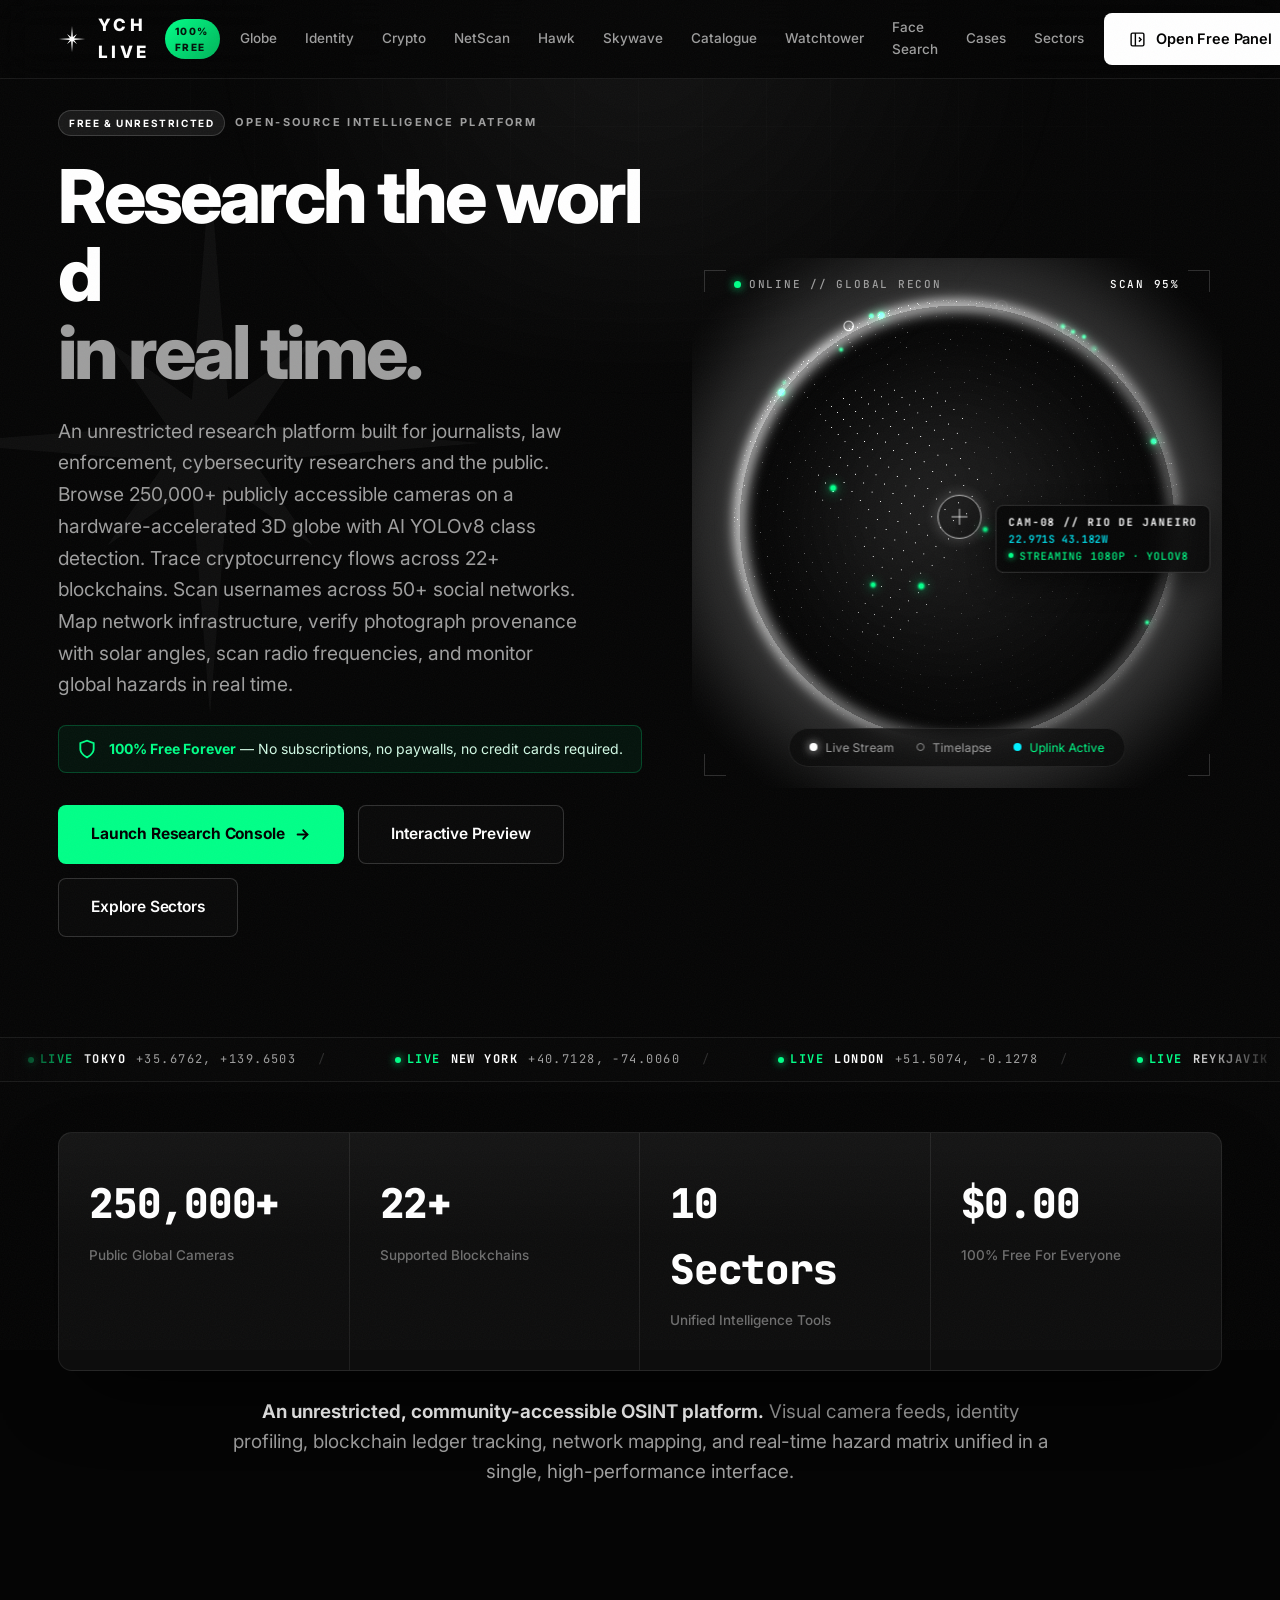
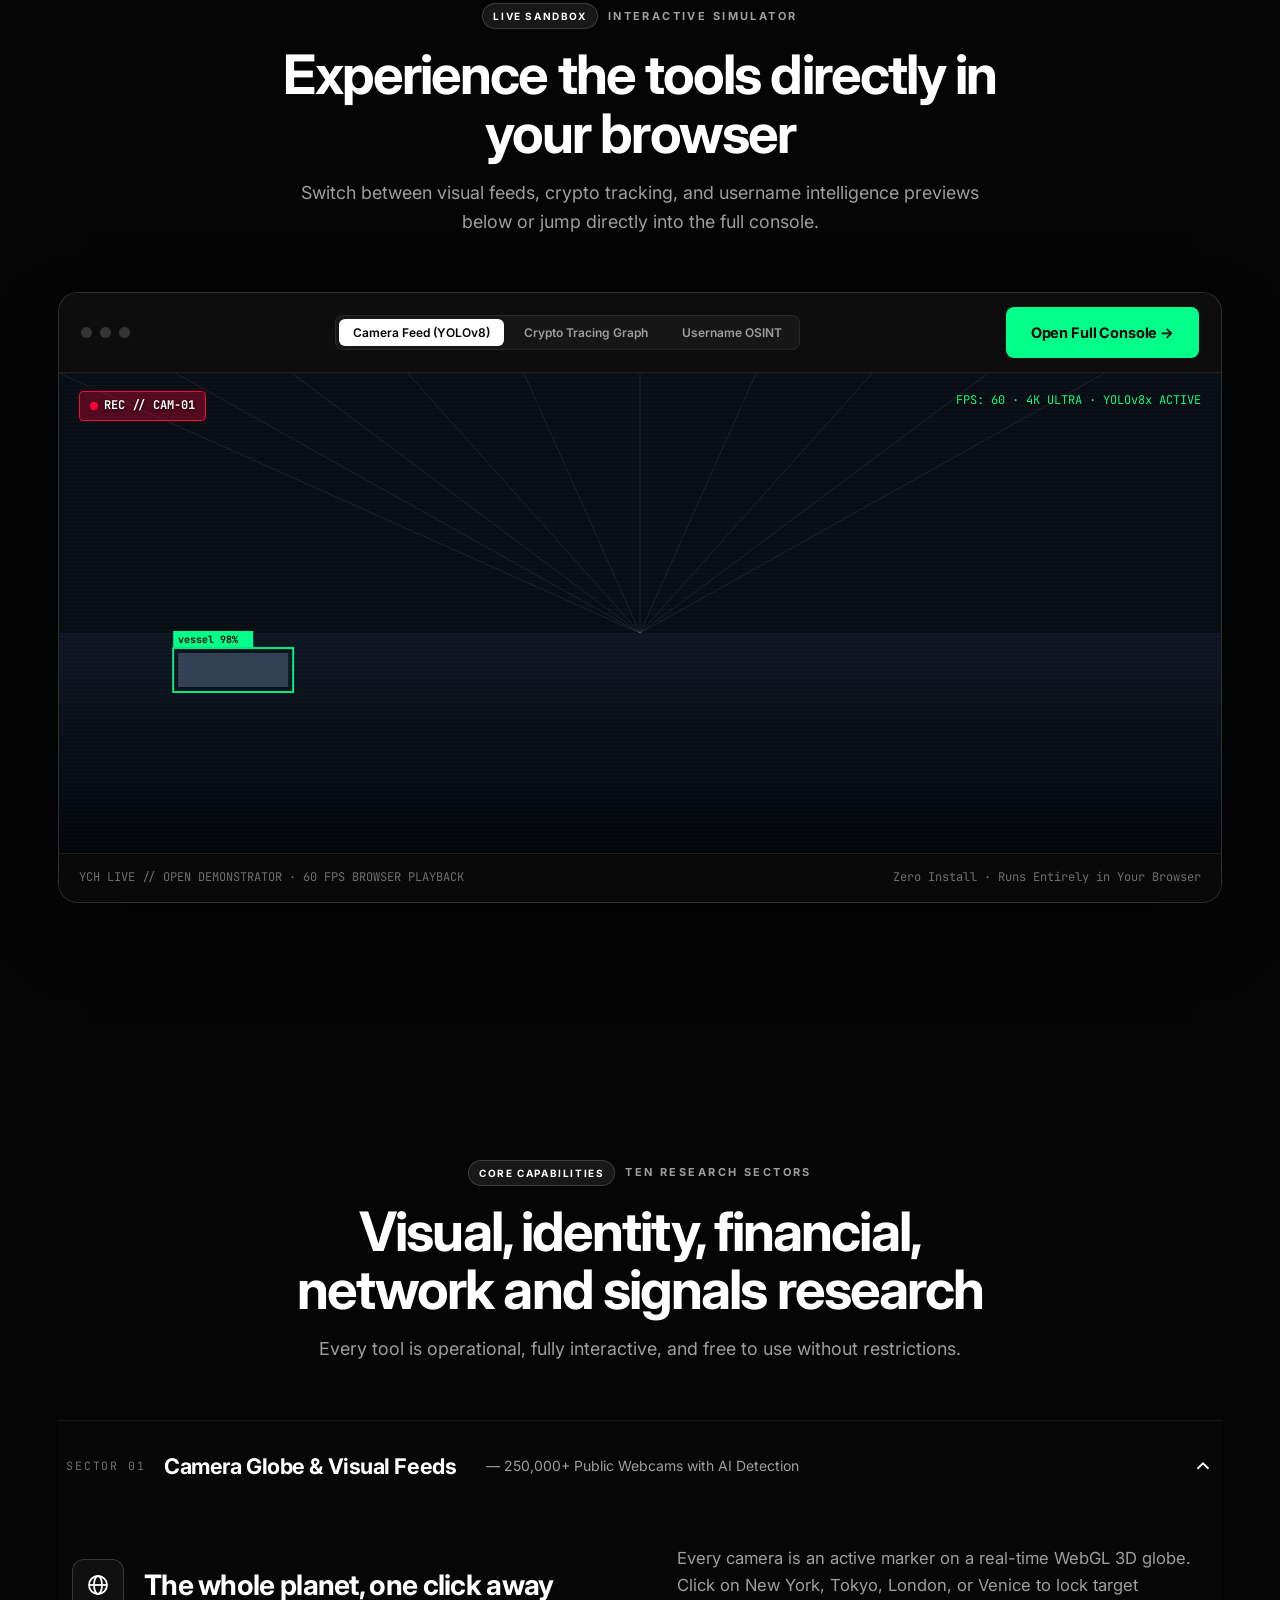
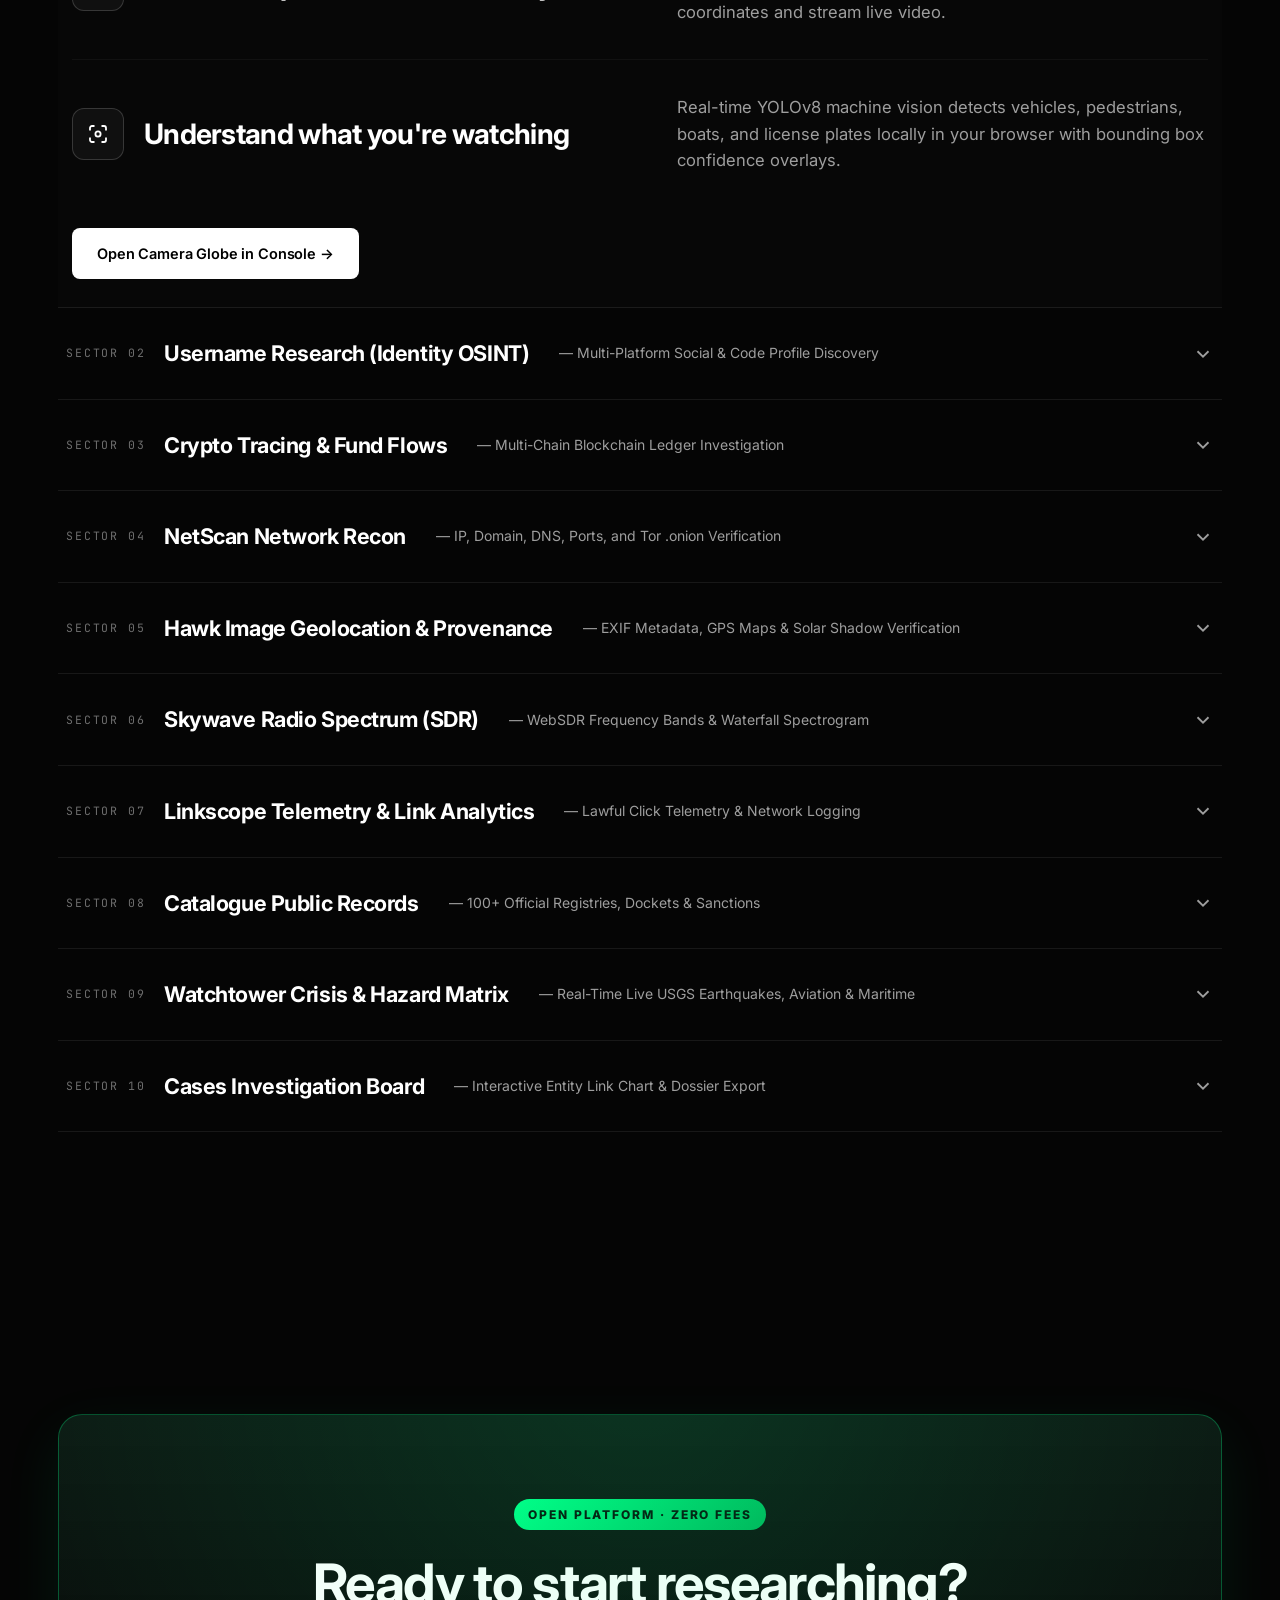
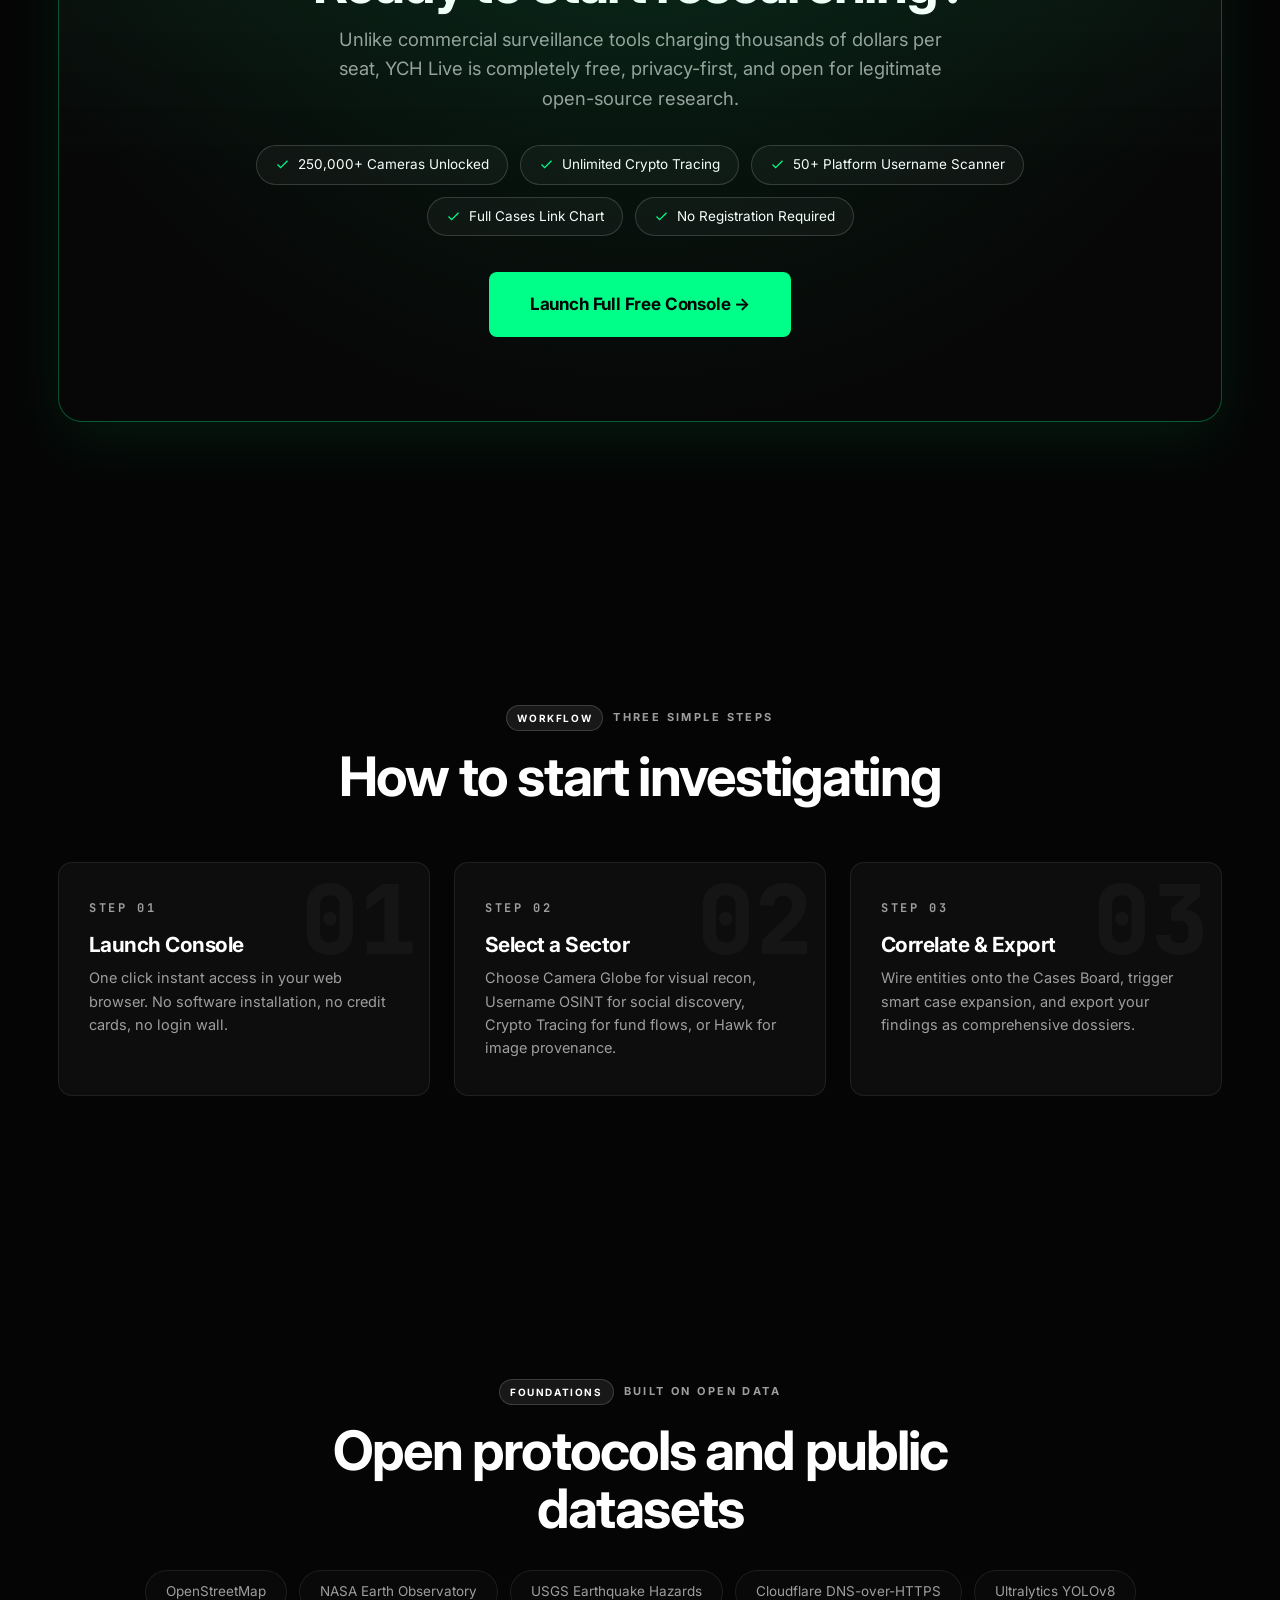
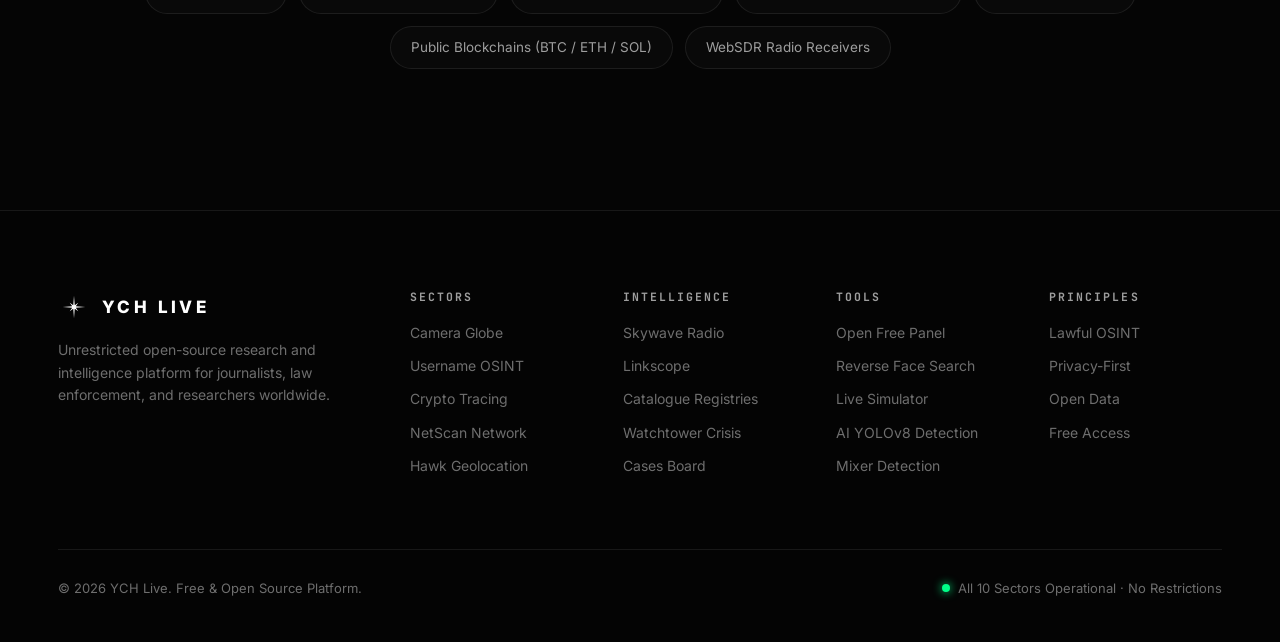
==== commit e594d155: "added reverse search" ====
--- a/index.html
+++ b/index.html
@@ -36,6 +36,7 @@
         <a href="#sky-freq">Skywave</a>
         <a href="#catalogue">Catalogue</a>
         <a href="#watchtower">Watchtower</a>
+        <a href="search.html">Face Search</a>
         <a href="#cases">Cases</a>
         <a href="#features">Sectors</a>
       </nav>
@@ -62,6 +63,7 @@
         <a href="#sky-freq">Skywave Radio</a>
         <a href="#catalogue">Catalogue</a>
         <a href="#watchtower">Watchtower</a>
+        <a href="search.html">Reverse Face Search</a>
         <a href="#cases">Cases Board</a>
         <a href="panel.html" class="btn btn-green btn-block" style="margin-top:16px;">Launch Free Research Console &rarr;</a>
       </div>
@@ -577,6 +579,7 @@
         <div class="foot-col">
           <h4>Tools</h4>
           <a href="panel.html">Open Free Panel</a>
+          <a href="search.html">Reverse Face Search</a>
           <a href="#preview">Live Simulator</a>
           <a href="#globe">AI YOLOv8 Detection</a>
           <a href="#wallet-trace">Mixer Detection</a>
